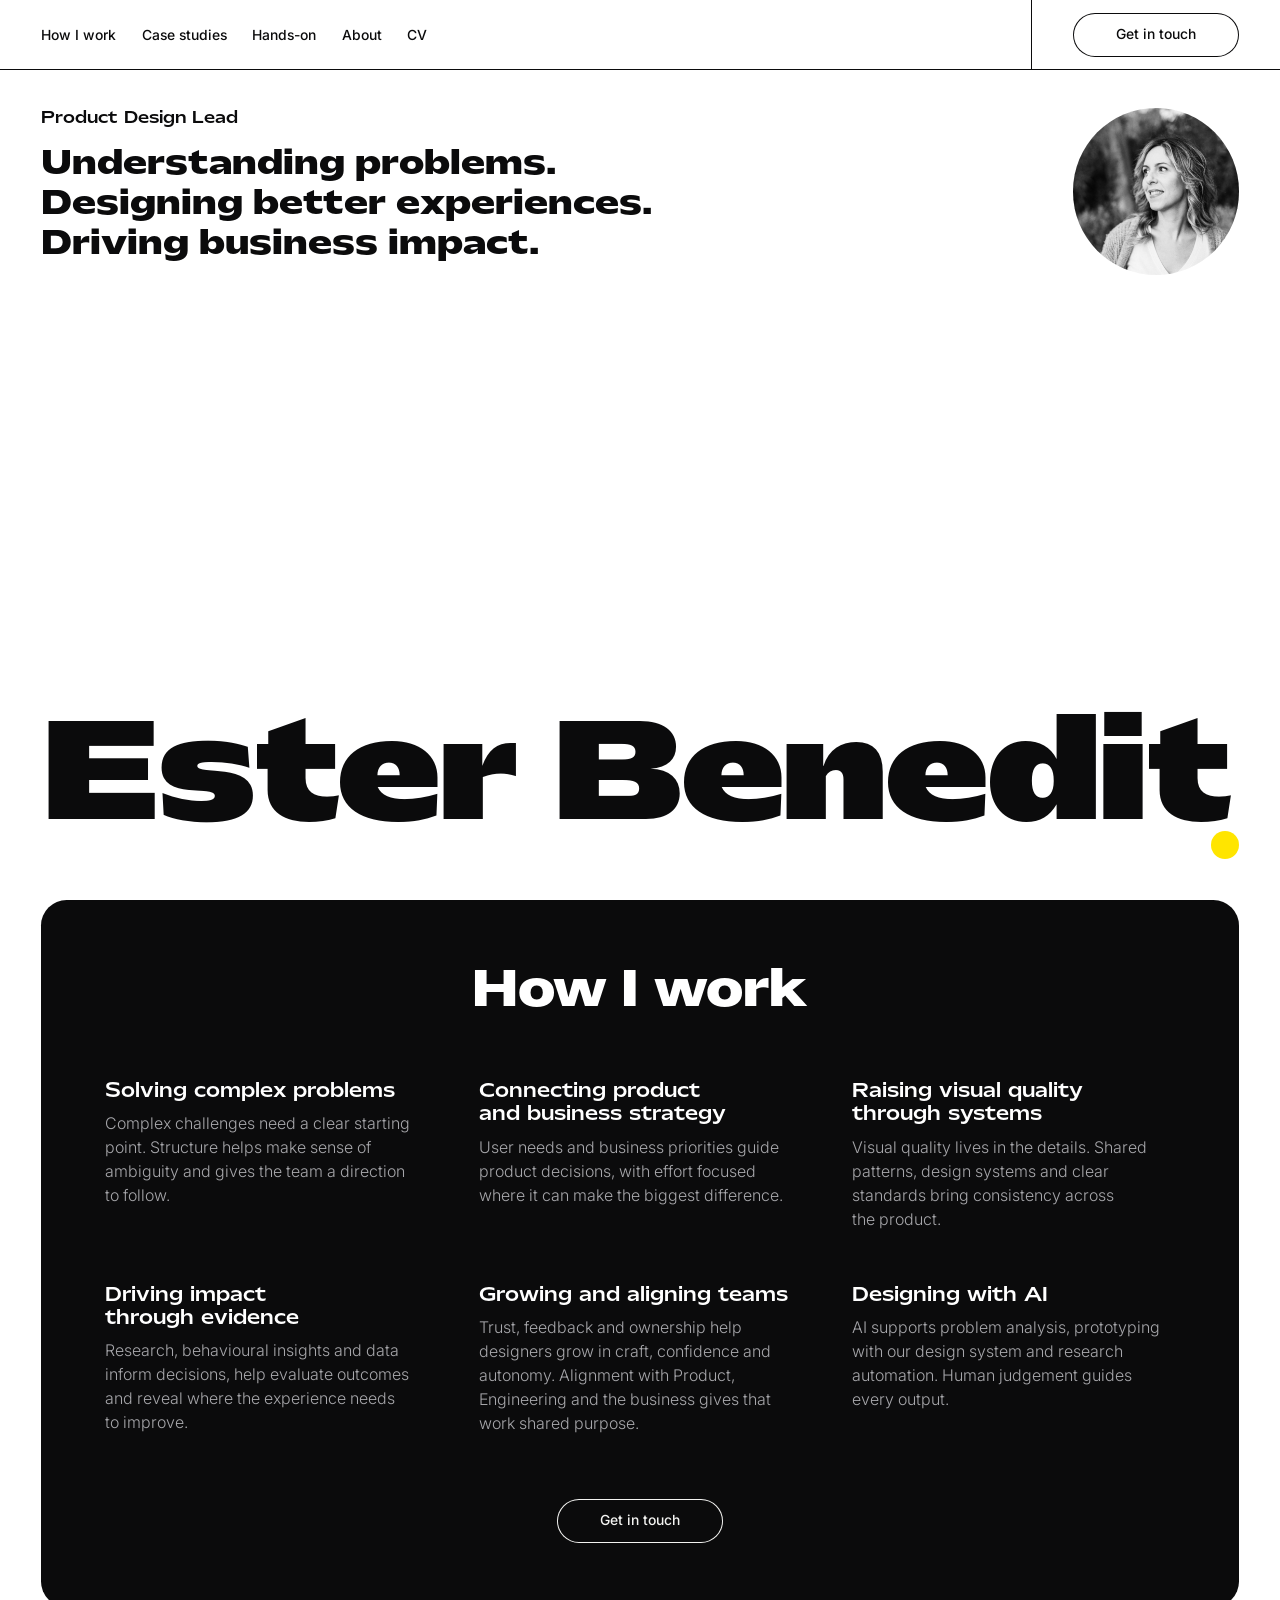
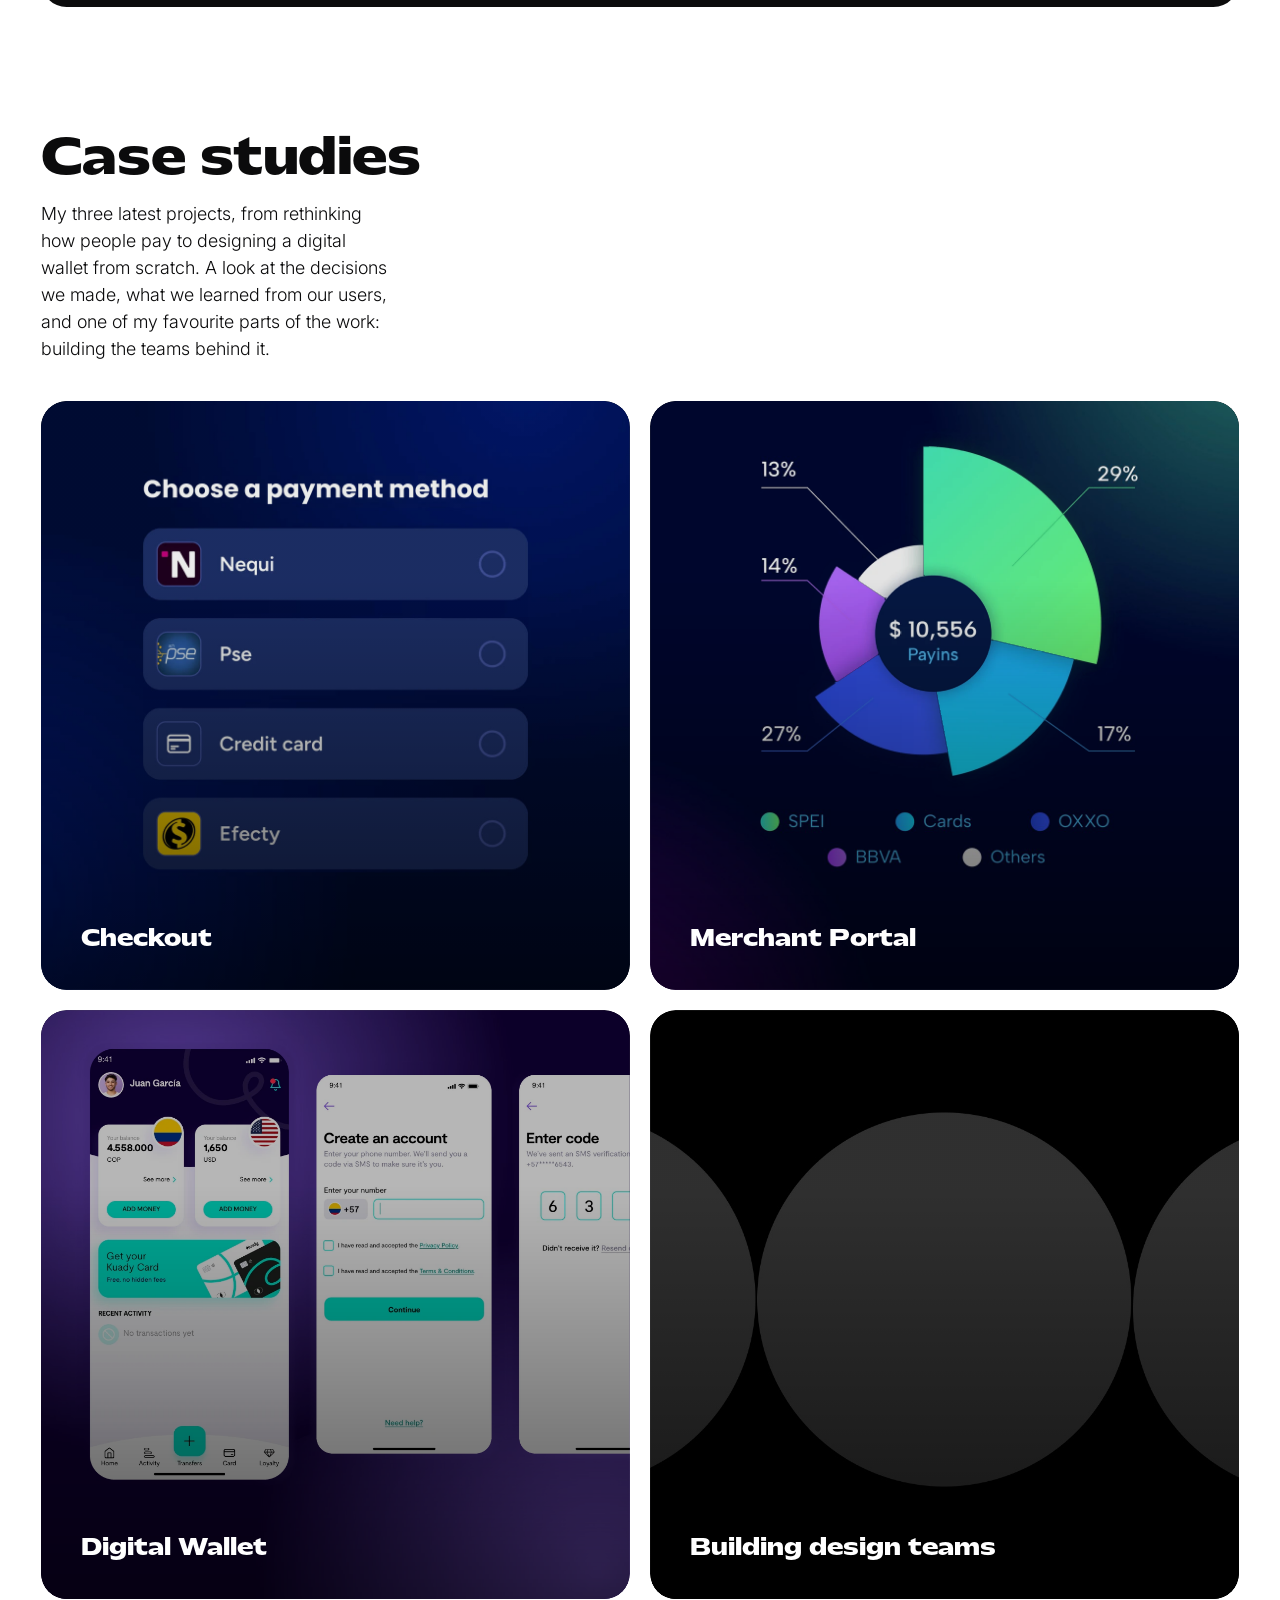
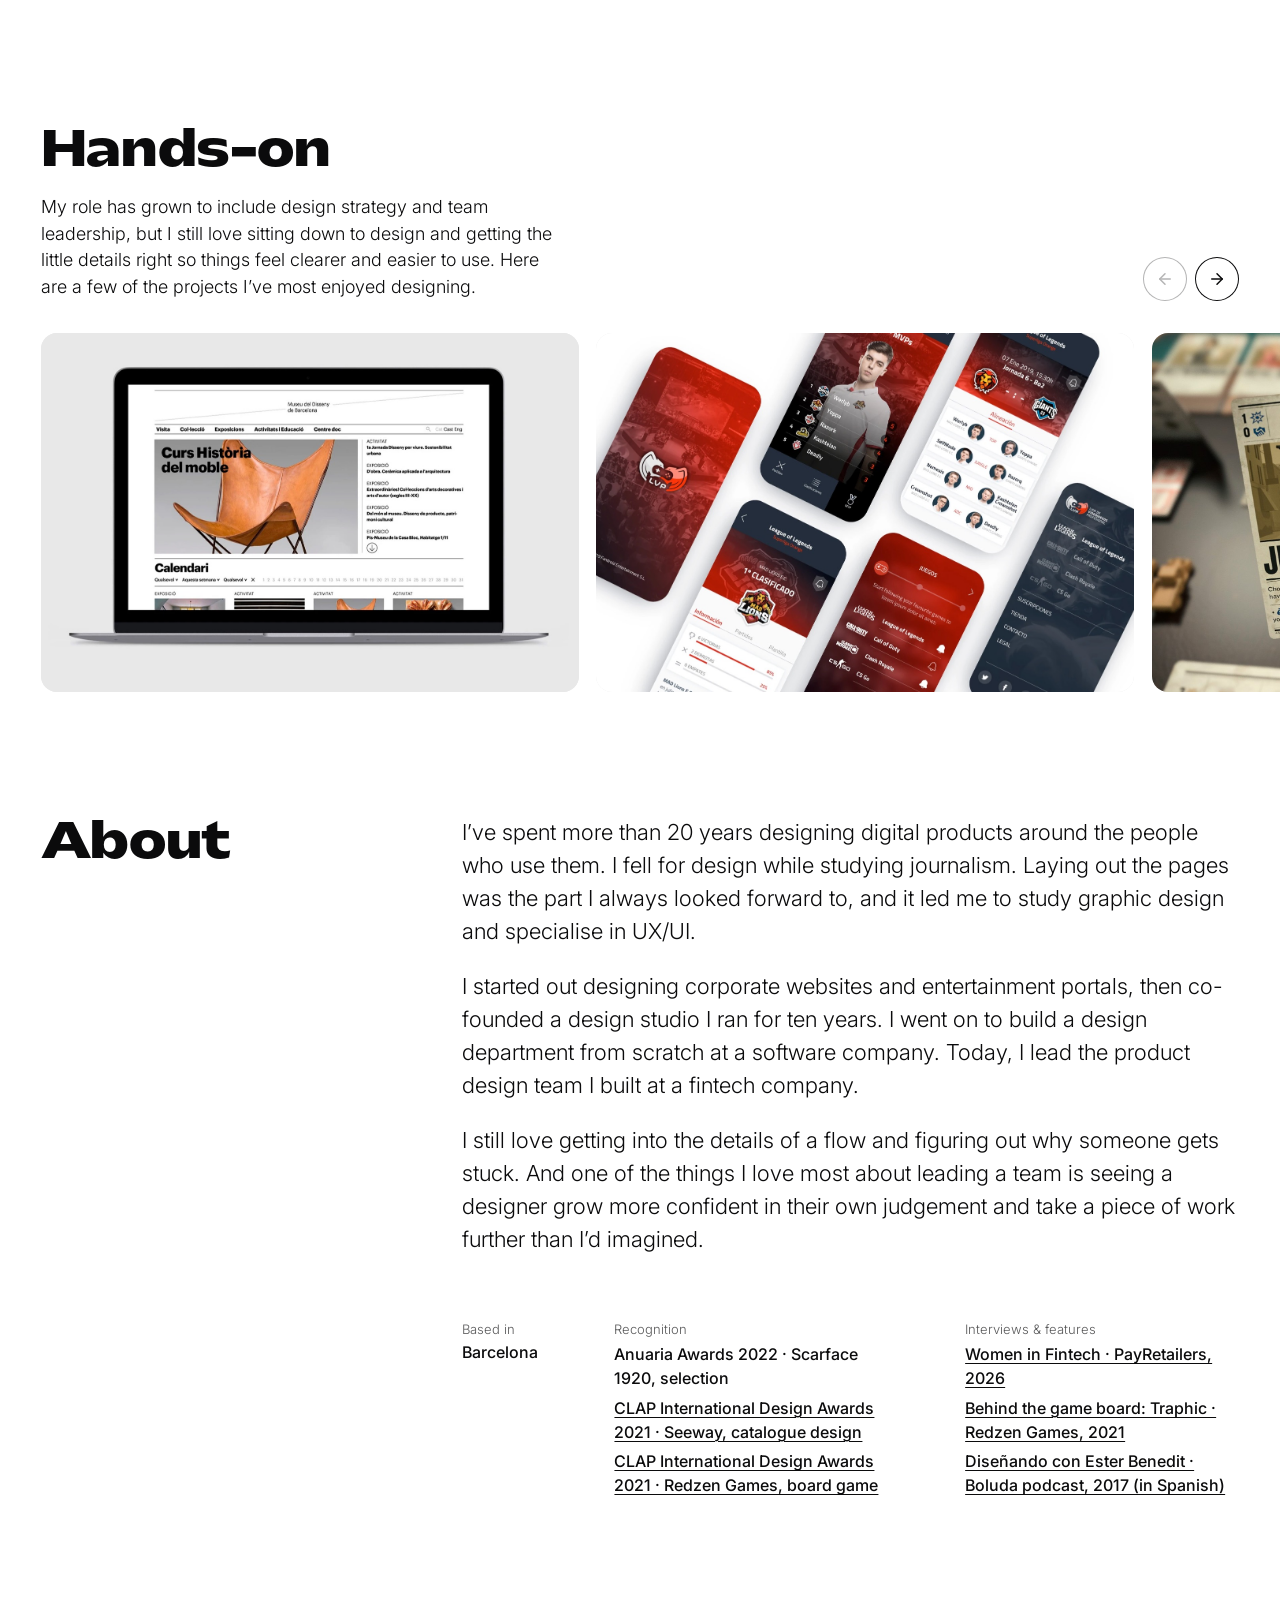
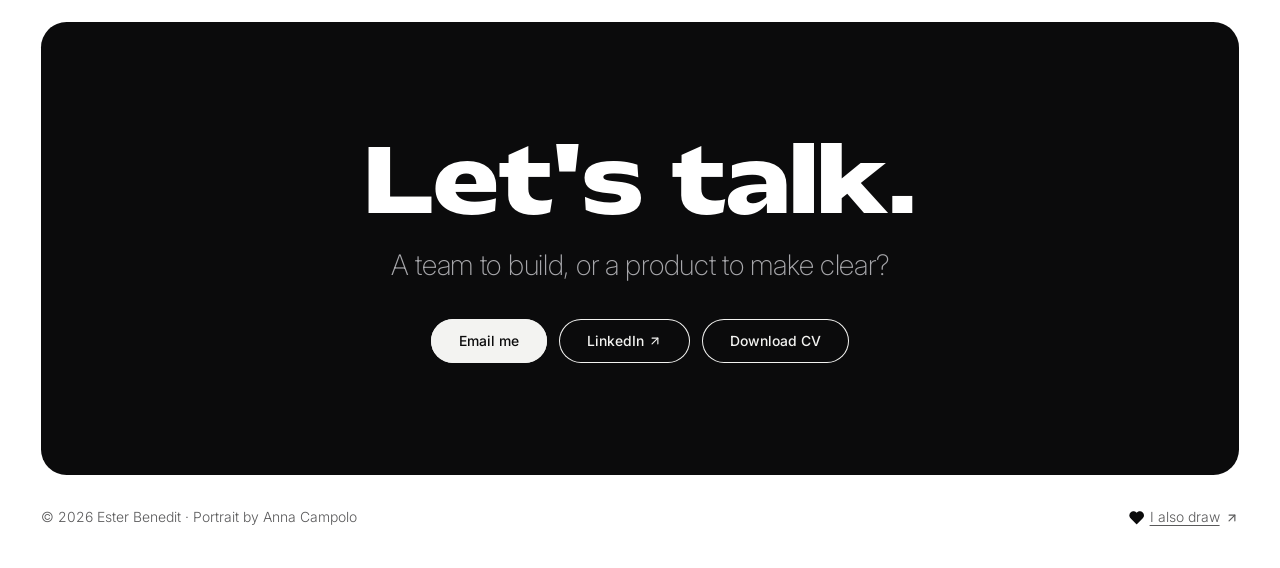
==== index.html @ 108eedb0 "Publish the Checkout case study (draft, noindex) and link it from the home card Co-Authored-By: Clau" ====
<!doctype html>
<html lang="en">
<head>
  <meta charset="utf-8">
  <meta name="viewport" content="width=device-width, initial-scale=1">
  <title>Ester Benedit, Product Design Leader</title>
  <meta name="description" content="Ester Benedit is a Product Design Leader in Barcelona. She brings clarity to complexity and helps teams design better products.">
  <meta name="google-site-verification" content="423t0sy6GClGH1cj5LgQV7GiqrnE4tSYQWxJbcePZJ4">
  <link rel="canonical" href="https://esterbenedit.com/">
  <meta property="og:type" content="website">
  <meta property="og:url" content="https://esterbenedit.com/">
  <meta property="og:title" content="Ester Benedit, Product Design Leader">
  <meta property="og:description" content="Ester Benedit is a Product Design Leader in Barcelona. She brings clarity to complexity and helps teams design better products.">
  <meta property="og:image" content="https://esterbenedit.com/img/og-image.jpg">
  <meta property="og:image:width" content="1200">
  <meta property="og:image:height" content="630">
  <meta property="og:image:alt" content="Ester Benedit, Product Design Leader, next to her portrait">
  <meta name="twitter:card" content="summary_large_image">
  <link rel="icon" type="image/png" sizes="32x32" href="icons/favicon-32.png?v=2">
  <link rel="icon" type="image/png" sizes="192x192" href="icons/icon-192.png?v=2">
  <link rel="apple-touch-icon" href="icons/apple-touch-icon.png?v=2">
  <link rel="preconnect" href="https://fonts.googleapis.com">
  <link rel="preconnect" href="https://fonts.gstatic.com" crossorigin>
  <link href="https://fonts.googleapis.com/css2?family=Inter:wght@200;300;400;500;600&display=swap" rel="stylesheet">
  <link rel="stylesheet" href="fonts-mattone.css?v=1">
  <link rel="stylesheet" href="styles.css?v=137">
  <script>
    document.documentElement.classList.add('js');
    // Preview of ground colours: the page opens in white; the corner circle steps through the others.
    window.GROUNDS = ['#ffffff', '#ffe500', '#7cf2c4', '#8ed2ff', '#c7b8ff', '#ff9ec4'];
    window.setGround = (c) => document.documentElement.style.setProperty('--bg', c);
  </script>
</head>
<body>

<header class="bar wrap">
  <a class="bar-name" href="#top" aria-hidden="true" tabindex="-1">Ester Benedit</a>
  <button class="menu-toggle" type="button" aria-expanded="false" aria-controls="menu" aria-label="Open menu">
    <svg class="i-open" aria-hidden="true" viewBox="0 0 24 24" fill="none" stroke="currentColor" stroke-width="2" stroke-linecap="round" stroke-linejoin="round"><line x1="3" y1="12" x2="21" y2="12"></line><line x1="3" y1="6" x2="21" y2="6"></line><line x1="3" y1="18" x2="21" y2="18"></line></svg>
    <svg class="i-close" aria-hidden="true" viewBox="0 0 24 24" fill="none" stroke="currentColor" stroke-width="2" stroke-linecap="round" stroke-linejoin="round"><line x1="18" y1="6" x2="6" y2="18"></line><line x1="6" y1="6" x2="18" y2="18"></line></svg>
  </button>
  <nav id="menu" aria-label="Main">
    <ul>
      <li><a href="#how-i-work">How I work</a></li>
      <li><a href="#case-studies">Case studies</a></li>
      <li><a href="#hands-on">Hands-on</a></li>
      <li><a href="#about">About</a></li>
      <li><a href="cv/ester-benedit-cv2026.pdf" target="_blank" rel="noopener">CV</a></li>
    </ul>
  </nav>
  <span class="divider" aria-hidden="true"></span>
  <a class="pill outline" href="mailto:ebenedit@gmail.com">Get in touch</a>
</header>

<section class="hero wrap" id="top" aria-labelledby="name">
  <div class="intro">
    <div class="intro-text">
      <p class="role">Product Design Lead</p>
      <p class="lead rotator"><span class="phrase is-on"><span class="ln"><span>Understanding problems.</span></span><span class="ln"><span>Designing better experiences.</span></span><span class="ln"><span>Driving business impact.</span></span></span><span class="phrase" aria-hidden="true"><span class="ln"><span>Setting design direction.</span></span><span class="ln"><span>Caring for every detail.</span></span><span class="ln"><span>Helping design teams grow.</span></span></span></p>
    </div>
    <figure class="avatar">
      <img src="img/ester-bw.jpg?v=2" width="640" height="640" alt="Ester Benedit, black and white portrait">
    </figure>
  </div>
  <h1 class="name" id="name"><span class="line">Ester</span> <span class="line">Benedit</span></h1>
</section>

<main>

  <section class="wrap" id="how-i-work" aria-labelledby="how-title">
    <div class="panel dark skills">
      <h2 id="how-title" data-reveal>How I work</h2>
      <ul>
        <li data-reveal><h3>Solving complex problems</h3><p>Complex challenges need a clear starting point. Structure helps make sense of ambiguity and gives the team a direction to follow.</p></li>
        <li data-reveal><h3>Connecting product and business strategy</h3><p>User needs and business priorities guide product decisions, with effort focused where it can make the biggest difference.</p></li>
        <li data-reveal><h3>Raising visual quality through systems</h3><p>Visual quality lives in the details. Shared patterns, design systems and clear standards bring consistency across the product.</p></li>
        <li data-reveal><h3>Driving impact through evidence</h3><p>Research, behavioural insights and data inform decisions, help evaluate outcomes and reveal where the experience needs to improve.</p></li>
        <li data-reveal><h3>Growing and aligning teams</h3><p>Trust, feedback and ownership help designers grow in craft, confidence and autonomy. Alignment with Product, Engineering and the business gives that work shared purpose.</p></li>
        <li data-reveal><h3>Designing with AI</h3><p>AI supports problem analysis, prototyping with our design system and research automation. Human judgement guides every output.</p></li>
      </ul>
      <a class="pill outline" href="mailto:ebenedit@gmail.com" data-reveal>Get in touch</a>
    </div>
  </section>

  <section class="wrap cases" id="case-studies" aria-labelledby="cases-title">
    <div class="cases-intro">
      <h2 id="cases-title" data-reveal>Case studies</h2>
      <p data-reveal>My three latest projects, from rethinking how people pay to designing a digital wallet from scratch. A look at the decisions we made, what we learned from our users, and one of my favourite parts of the work: building the teams behind it.</p>
    </div>

    <div class="case-grid">
      <a class="card dark overlay clear" href="checkout.html" data-reveal>
        <div class="shot bleed"><video src="img/checkout-cuadrado.mp4?v=6" poster="img/checkout-cuadrado-poster.jpg?v=4" width="1200" height="1200" autoplay muted loop playsinline preload="metadata" aria-label="Checkout animation: choosing a payment method and paying by card"></video></div>
        <div class="card-text">
          <h3>Checkout</h3>
          <div class="card-more"><div>
              <p class="card-head">Simplifying payments across Latin America</p>
              <p>Shaping a consistent payment experience across countries, payment methods, and partner integrations.</p>
              <span class="card-link"><span class="u">Read the case</span><svg class="arrow" aria-hidden="true" viewBox="0 0 24 24" fill="none" stroke="currentColor" stroke-width="2" stroke-linecap="round" stroke-linejoin="round"><line x1="5" y1="12" x2="19" y2="12"></line><polyline points="12 5 19 12 12 19"></polyline></svg></span>
          </div></div>
        </div>
      </a>

      <a class="card dark overlay clear" href="#merchant-portal" data-reveal>
        <div class="shot bleed"><div class="pie" role="img" aria-label="Payins chart: 10,556 dollars split by payment method, SPEI 29%, OXXO 27%, Cards 17%, BBVA 14% and others 13%"><img src="img/pie/bg.jpg?v=6" width="1200" height="1200" alt="" loading="lazy"><img class="w" src="img/pie/w0.webp?v=6" width="1200" height="1200" alt="" loading="lazy"><img class="w" src="img/pie/w1.webp?v=6" width="1200" height="1200" alt="" loading="lazy"><img class="w" src="img/pie/w2.webp?v=6" width="1200" height="1200" alt="" loading="lazy"><img class="w" src="img/pie/w3.webp?v=6" width="1200" height="1200" alt="" loading="lazy"><img class="w" src="img/pie/w4.webp?v=6" width="1200" height="1200" alt="" loading="lazy"><img class="pie-centre" src="img/pie/centre.webp?v=6" width="1200" height="1200" alt="" loading="lazy"><img class="pie-lines" src="img/pie/lines.webp?v=6" width="1200" height="1200" alt="" loading="lazy"></div></div>
        <div class="card-text">
          <h3>Merchant Portal</h3>
          <div class="card-more"><div>
              <p class="card-head">Making complex financial operations easier to navigate</p>
              <p>Guiding the design of a portal that helps merchants manage payments, balances, and daily operations.</p>
              <span class="card-link"><span class="u">Read the case</span><svg class="arrow" aria-hidden="true" viewBox="0 0 24 24" fill="none" stroke="currentColor" stroke-width="2" stroke-linecap="round" stroke-linejoin="round"><line x1="5" y1="12" x2="19" y2="12"></line><polyline points="12 5 19 12 12 19"></polyline></svg></span>
          </div></div>
        </div>
      </a>

      <a class="card dark overlay darker" href="#kuady" data-reveal>
        <div class="shot bleed"><div class="phones-in" role="img" aria-label="Kuady app screens: the home with balances in COP and USD, Create an account and Enter code"><img src="img/kuady/bg.jpg?v=1" width="1110" height="1110" alt="" loading="lazy"><img class="ph" src="img/kuady/p0.webp?v=1" width="1110" height="1110" alt="" loading="lazy"><img class="ph" src="img/kuady/p1.webp?v=1" width="1110" height="1110" alt="" loading="lazy"><img class="ph" src="img/kuady/p2.webp?v=1" width="1110" height="1110" alt="" loading="lazy"></div></div>
        <div class="card-text">
          <h3>Digital Wallet</h3>
          <div class="card-more"><div>
              <p class="card-head">Designing a wallet. Building a team.</p>
              <p>From designing the first screens to hiring and leading the design team.</p>
              <span class="card-link"><span class="u">Read the case</span><svg class="arrow" aria-hidden="true" viewBox="0 0 24 24" fill="none" stroke="currentColor" stroke-width="2" stroke-linecap="round" stroke-linejoin="round"><line x1="5" y1="12" x2="19" y2="12"></line><polyline points="12 5 19 12 12 19"></polyline></svg></span>
          </div></div>
        </div>
      </a>

      <a class="card dark overlay" href="#building-design-teams" data-reveal>
        <div class="shot bleed"><img src="img/teams-cover.jpg" width="1000" height="1000" alt="Three grey circles side by side on black" loading="lazy"></div>
        <div class="card-text">
          <h3>Building design teams</h3>
          <div class="card-more"><div>
              <p class="card-head">Wherever I've worked, I've built the design team. How I hire, grow people and earn design its place.</p>
              <span class="card-link"><span class="u">Read the case</span><svg class="arrow" aria-hidden="true" viewBox="0 0 24 24" fill="none" stroke="currentColor" stroke-width="2" stroke-linecap="round" stroke-linejoin="round"><line x1="5" y1="12" x2="19" y2="12"></line><polyline points="12 5 19 12 12 19"></polyline></svg></span>
          </div></div>
        </div>
      </a>
    </div>
  </section>

  <section class="hands" id="hands-on" aria-labelledby="hands-title">
    <div class="wrap hands-head">
      <div>
        <h2 id="hands-title" data-reveal>Hands-on</h2>
        <p data-reveal>My role has grown to include design strategy and team leadership, but I still love sitting down to design and getting the little details right so things feel clearer and easier to use. Here are a few of the projects I’ve most enjoyed designing.</p>
      </div>
      <div class="ho-arrows" data-ui>
        <button type="button" data-dir="-1" aria-label="Previous project"><svg aria-hidden="true" viewBox="0 0 24 24" fill="none" stroke="currentColor" stroke-width="2" stroke-linecap="round" stroke-linejoin="round"><line x1="19" y1="12" x2="5" y2="12"></line><polyline points="12 19 5 12 12 5"></polyline></svg></button>
        <button type="button" data-dir="1" aria-label="Next project"><svg aria-hidden="true" viewBox="0 0 24 24" fill="none" stroke="currentColor" stroke-width="2" stroke-linecap="round" stroke-linejoin="round"><line x1="5" y1="12" x2="19" y2="12"></line><polyline points="12 5 19 12 12 19"></polyline></svg></button>
      </div>
    </div>
    <div class="ho-track" tabindex="0" aria-label="Hands-on projects, scroll sideways">
      <a class="ho-slide" href="#hands-on-museu-del-disseny">
        <img src="img/ho-museu.jpg" width="1600" height="909" alt="Museu del Disseny de Barcelona website on a laptop: the furniture history course and the events calendar" loading="lazy">
        <span class="ho-caption"><b>Museu del Disseny</b> Website</span>
      </a>
      <a class="ho-slide" href="#hands-on-lvp">
        <img src="img/ho-lvp.jpg" width="1600" height="909" alt="Screens of the LVP esports league app: teams, MVPs, line-ups and game menu" loading="lazy">
        <span class="ho-caption"><b>LVP</b> Esports app</span>
      </a>
      <a class="ho-slide" href="#hands-on-scarface-1920">
        <img src="img/ho-scarface.jpg" width="1600" height="1067" alt="Scarface 1920 board game: Jewel Thief, Boxer and Moonshiner character cards over the board and Al Capone's gang sheet" loading="lazy">
        <span class="ho-caption"><b>Scarface 1920</b> Board game</span>
      </a>
      <a class="ho-slide" href="#hands-on-right-side-coffee">
        <img src="img/ho-rightside.jpg?v=2" width="1600" height="1000" alt="Right Side Coffee bags with a concentric line pattern and hand-drawn illustrations" loading="lazy">
        <span class="ho-caption"><b>Right Side Coffee</b> Packaging</span>
      </a>
      <a class="ho-slide" href="#hands-on-bodegueo">
        <img src="img/ho-bodegueo.jpg?v=2" width="1600" height="1000" alt="Bodegueo brand character riding a scooter" loading="lazy">
        <span class="ho-caption"><b>Bodegueo</b> Brand identity</span>
      </a>
    </div>
  </section>

  <section class="wrap about" id="about" aria-labelledby="about-title">
    <h2 id="about-title" data-reveal>About</h2>
    <div class="about-body">
      <div class="about-text" data-reveal>
        <p>I’ve spent more than 20 years designing digital products around the people who use them. I fell for design while studying journalism. Laying out the pages was the part I always looked forward to, and it led me to study graphic design and specialise in UX/UI.</p>
        <p>I started out designing corporate websites and entertainment portals, then co-founded a design studio I ran for ten years. I went on to build a design department from scratch at a software company. Today, I lead the product design team I built at a fintech company.</p>
        <p>I still love getting into the details of a flow and figuring out why someone gets stuck. And one of the things I love most about leading a team is seeing a designer grow more confident in their own judgement and take a piece of work further than I’d imagined.</p>
      </div>
      <dl data-reveal>
        <div><dt>Based in</dt><dd>Barcelona</dd></div>
        <div class="recognition"><dt>Recognition</dt><dd><ul>
          <li>Anuaria Awards 2022 · Scarface 1920, selection</li>
          <li><a href="https://www.veredictas.com/show/marc@wetraphic.com/en" target="_blank" rel="noopener noreferrer">CLAP International Design Awards 2021 · Seeway, catalogue design</a></li>
          <li><a href="https://www.veredictas.com/index.php?md=treballs&amp;accio=fitxa&amp;id=15236&amp;lg=esp" target="_blank" rel="noopener noreferrer">CLAP International Design Awards 2021 · Redzen Games, board game</a></li>
        </ul></dd></div>
        <div class="recognition"><dt>Interviews &amp; features</dt><dd><ul>
          <li><a href="https://www.linkedin.com/posts/women-in-fintech-ester-benedit-ugcPost-7495083680248406016-mzb7/" target="_blank" rel="noopener noreferrer">Women in Fintech · PayRetailers, 2026</a></li>
          <li><a href="https://redzengames.com/2021/01/08/behind-the-game-board-traphic-graphic-designers/" target="_blank" rel="noopener noreferrer">Behind the game board: Traphic · Redzen Games, 2021</a></li>
          <li><a href="https://boluda.com/programa/87-disenando-ester-benedit/" target="_blank" rel="noopener noreferrer" hreflang="es">Diseñando con Ester Benedit · Boluda podcast, 2017 (in Spanish)</a></li>
        </ul></dd></div>
      </dl>
    </div>
  </section>

  <section class="wrap" id="contact" aria-labelledby="contact-title">
    <div class="panel dark contact">
      <h2 id="contact-title" data-reveal>Let's talk.</h2>
      <p class="lead" data-reveal>A team to build, or a product to make clear?</p>
      <div class="contact-actions" data-reveal>
        <a class="pill light" href="mailto:ebenedit@gmail.com" data-copy="ebenedit@gmail.com"><span>Email me</span></a>
        <span class="visually-hidden" aria-live="polite" id="copy-status"></span>
        <a class="pill outline" href="https://www.linkedin.com/in/esterbenedit/" target="_blank" rel="noopener noreferrer">LinkedIn<svg class="ext" aria-hidden="true" viewBox="0 0 24 24" fill="none" stroke="currentColor" stroke-width="2" stroke-linecap="round" stroke-linejoin="round"><line x1="7" y1="17" x2="17" y2="7"></line><polyline points="7 7 17 7 17 17"></polyline></svg></a>
        <a class="pill outline" id="cv" href="cv/ester-benedit-cv2026.pdf" download>Download CV</a>
      </div>
    </div>
  </section>

</main>

<footer class="wrap foot">
  <span>© 2026 Ester Benedit · Portrait by Anna Campolo</span>
  <a class="draw" href="https://www.instagram.com/esterbenedit/" target="_blank" rel="noopener noreferrer"><svg class="heart" aria-hidden="true" viewBox="0 0 24 24" fill="none" stroke="currentColor" stroke-width="2" stroke-linecap="round" stroke-linejoin="round"><path d="M20.84 4.61a5.5 5.5 0 0 0-7.78 0L12 5.67l-1.06-1.06a5.5 5.5 0 0 0-7.78 7.78l1.06 1.06L12 21.23l7.78-7.78 1.06-1.06a5.5 5.5 0 0 0 0-7.78z"></path></svg><span class="u">I also draw</span><svg class="ext" aria-hidden="true" viewBox="0 0 24 24" fill="none" stroke="currentColor" stroke-width="2" stroke-linecap="round" stroke-linejoin="round"><line x1="7" y1="17" x2="17" y2="7"></line><polyline points="7 7 17 7 17 17"></polyline></svg></a>
</footer>

<!-- Preview control: shows the next ground colour; click to switch to it -->
<button class="next-ground" type="button" data-ui aria-label="Change the page colour"><span class="coin" aria-hidden="true"></span></button>
<script src="main.js?v=24"></script>
</body>
</html>
---- fonts-mattone.css ----
/* Mattone (Regular 400, Bold 700, Black 900) by Collletttivo, SIL Open Font License 1.1, embedded for offline/artifact viewing. */
@font-face{font-family:'Mattone';src:url([data-uri]) format('woff2');font-weight:400;font-style:normal;font-display:swap;}
@font-face{font-family:'Mattone';src:url([data-uri]) format('woff2');font-weight:700;font-style:normal;font-display:swap;}
@font-face{font-family:'Mattone';src:url([data-uri]) format('woff2');font-weight:900;font-style:normal;font-display:swap;}
---- styles.css ----
/* Ester Benedit — home proposal 06, built from Ester's own drafts.
   Black & white, Mattone (display) + Inter (text), rounded panels, case-study carousel. */

:root {
  --ease-out: cubic-bezier(0.22, 1, 0.36, 1);
  --ease-expo: cubic-bezier(0.16, 1, 0.3, 1);
  --bg: #ffffff;
  --surface: color-mix(in srgb, var(--bg) 92.5%, #000); /* #ececec on white; follows the ground colour */
  --ink: #0b0b0c;
  --muted: color-mix(in srgb, var(--ink) 68%, var(--bg));
  --inv-bg: #0b0b0c;
  --inv-ink: #f3f3f1;
  --inv-muted: #a7a7ab;

  --font-display: "Mattone", "Arial Black", "Helvetica Neue", Arial, sans-serif;
  --display-weight: 700; /* Mattone comes in 400, 700 and 900 */
  --font-text: "Inter", "Helvetica Neue", Arial, sans-serif;

  --step-small: clamp(0.8125rem, 0.79rem + 0.1vw, 0.875rem);
  --step-body: clamp(1rem, 0.96rem + 0.2vw, 1.125rem);
  --step-lead: clamp(1.25rem, 1.05rem + 0.9vw, 1.875rem);
  --step-h3: clamp(1.125rem, 1.02rem + 0.45vw, 1.375rem);
  --step-head: clamp(1.75rem, 1.2rem + 2.2vw, 3.25rem);
  --step-big: clamp(2.5rem, 1.5rem + 5vw, 6rem);

  --margin: clamp(1rem, 3.2vw, 2.75rem);
  --avatar: clamp(7rem, 13vw, 12rem);
  --radius: clamp(1.25rem, 2vw, 2rem);
  --section-gap: clamp(5rem, 3rem + 6vw, 8rem);
}

* { box-sizing: border-box; }
html { color-scheme: light; -webkit-text-size-adjust: 100%; scroll-behavior: smooth; scroll-padding-top: 5rem; }
@media (prefers-reduced-motion: reduce) { html { scroll-behavior: auto; } }
body {
  margin: 0;
  background: var(--bg);
  color: var(--ink);
  font-family: var(--font-text);
  font-size: var(--step-body);
  font-weight: 300; /* Inter Light for running text; titles, labels and buttons set their own weight */
  line-height: 1.5;
}
img { display: block; max-width: 100%; height: auto; }
a { color: inherit; text-underline-offset: 0.18em; }
p { margin: 0; text-wrap: pretty; }
h1, h2, h3 { margin: 0; text-wrap: balance; }
ul { margin: 0; padding: 0; list-style: none; }
figure { margin: 0; }
::selection { background: var(--ink); color: var(--bg); }
:focus-visible { outline: 2px solid var(--ink); outline-offset: 3px; }
.dark :focus-visible { outline-color: var(--inv-ink); }

.wrap { padding-inline: var(--margin); }
.visually-hidden { position: absolute; width: 1px; height: 1px; overflow: hidden; clip: rect(0 0 0 0); white-space: nowrap; }
h2 { font-family: var(--font-display); font-weight: var(--display-weight); font-size: var(--step-head); line-height: 1.05; letter-spacing: -0.01em; }
h3 { font-family: var(--font-text); font-weight: 600; font-size: var(--step-h3); line-height: 1.2; }
.lead { font-size: var(--step-lead); line-height: 1.3; font-weight: 300; letter-spacing: -0.01em; }

/* Pill buttons: filled, never outlined */
.pill {
  display: inline-flex; align-items: center; justify-content: center;
  min-height: 44px; padding: 0.55rem 1.25rem; border-radius: 999px;
  background: var(--ink); color: var(--bg);
  font-weight: 500; font-size: var(--step-small); text-decoration: none; white-space: nowrap;
  transition: transform 180ms var(--ease-out), background-color 180ms var(--ease-out);
}
.pill:hover { transform: translateY(-2px); }
.pill:active { transform: translateY(0) scale(0.97); }
.pill.light { background: var(--inv-ink); color: var(--ink); }
.pill.ghost { background: #2a2a2d; color: var(--inv-ink); }
.pill.ghost:hover { background: #3a3a3e; }
/* Outlined: the two Get in touch buttons. Fills on hover. */
.pill.outline { padding-inline: 1.75rem; background: transparent; color: currentColor; box-shadow: inset 0 0 0 1px currentColor; transition: transform 180ms var(--ease-out), background-color 180ms var(--ease-out), color 180ms var(--ease-out); }
.pill.outline:hover { background: var(--ink); color: var(--bg); box-shadow: inset 0 0 0 1px var(--ink); }
.dark .pill.outline:hover { background: var(--inv-ink); color: var(--ink); box-shadow: inset 0 0 0 1px var(--inv-ink); }
/* Both Get in touch buttons match the portrait's width */
@media (min-width: 761px) { .bar .pill.outline, .skills .pill.outline { width: var(--avatar); padding-inline: 0; } }

/* Top bar */
.bar {
  --bar-gap: 1.5rem;
  --bar-pad: 0px;
  min-height: 70px; /* Ester: the menu bar is 70px tall */
  display: flex; align-items: center; gap: var(--bar-gap);
  padding-block: var(--bar-pad);
}
.bar { position: sticky; top: 0; z-index: 10; background: var(--bg); border-bottom: 1px solid var(--ink); } /* line under the menu: Ester's request */
/* The name leaves the hero and lands in the bar */
.bar-name {
  font-family: var(--font-display); font-weight: var(--display-weight); font-size: 1.25rem;
  text-decoration: none; white-space: nowrap; overflow: hidden;
  max-width: 0; margin-right: calc(-1 * var(--bar-gap)); opacity: 0; transform: translateY(120%);
  transition: max-width 500ms var(--ease-expo), margin 500ms var(--ease-expo), opacity 300ms var(--ease-out), transform 500ms var(--ease-expo);
}
.bar.is-stuck .bar-name { max-width: 14rem; margin-right: 0.5rem; opacity: 1; transform: none; }
/* Vertical line before Get in touch, running the bar's full height */
.bar .divider { align-self: stretch; width: 1px; flex: none; background: var(--ink); margin: calc(-1 * var(--bar-pad)) calc(var(--margin) - var(--bar-gap)) calc(-1 * var(--bar-pad)) auto; /* button sits centred between the line and the page edge */ }
.bar nav ul { display: flex; gap: clamp(1rem, 2vw, 2rem); }
.bar nav a { text-decoration: none; font-weight: 500; font-size: var(--step-small); padding-block: 0.75rem; }
.bar nav a:hover { text-decoration: underline; }
.menu-toggle { display: none; }

/* Hero: first screen */
.hero {
  min-height: calc(100svh - 70px);
  display: flex; flex-direction: column; justify-content: space-between; gap: 3rem;
  padding-bottom: calc(clamp(1.5rem, 3vw, 2.75rem) + clamp(1rem, 2vw, 2rem));
  /* Parallax: the name drifts down slower than the page and passes behind How I work,
     which sits above it, so the panel's rounded corners show the name going under them
     (as on redzengames.com, Ester's reference). */
  position: relative; z-index: 0;
}
#how-i-work { position: relative; z-index: 1; }
.name { will-change: transform; }
.intro { display: flex; justify-content: space-between; align-items: flex-start; gap: 2rem; padding-top: clamp(1rem, 3vw, 2.5rem); }
.intro-text { max-width: 40rem; display: grid; gap: 0.6rem; }
.intro-text .lead { font-size: clamp(1.125rem, 1rem + 0.45vw, 1.4375rem); font-weight: 300; line-height: 1.4; letter-spacing: 0; text-wrap: balance; }

/* Hero subtitle: two phrases share one cell and take turns; main.js sizes the cell to the showing one
   and splits the lines into letters. The new phrase types itself in from left to right; the old one
   sweeps out the same way, faster. */
.rotator { display: grid; align-items: start; transition: height 700ms var(--ease-out); }
.rotator .phrase { grid-area: 1 / 1; }
.rotator:not(.is-split) .phrase + .phrase { display: none; }  /* both phrases share the cell: only one until main.js has split them, or they flash on top of each other */
.js .rotator:not(.is-split) { visibility: hidden; animation: show-late 0s 3s forwards; }  /* hidden until it types in; shown anyway if main.js never runs */
@keyframes show-late { to { visibility: visible; } }
.rotator .ln { display: block; }
.rotator .wd { display: inline-block; white-space: nowrap; }
.rotator .ch { opacity: 0; }
.rotator .is-on .ch { opacity: 1; transition: opacity 220ms ease-out calc(450ms + var(--c) * 32ms); }
.rotator .is-off .ch { opacity: 0; transition: opacity 200ms ease-in calc(var(--c) * 4ms); }
@media (prefers-reduced-motion: reduce) {
  .rotator { transition: none; }
  .rotator .is-on .ch { transition: opacity 600ms ease 300ms; }
  .rotator .is-off .ch { transition: opacity 300ms ease; }
}
.role { font-family: var(--font-display); font-weight: var(--display-weight); font-size: clamp(1.5rem, 1.2rem + 1.3vw, 2.375rem); line-height: 1.15; }
.avatar { flex: none; width: var(--avatar); aspect-ratio: 1; border-radius: 50%; overflow: hidden; background: var(--surface); }
.avatar img { width: 100%; height: 100%; object-fit: cover; }
/* On a coloured ground the photo takes the colour (multiplied); on white it stays black and white */
.avatar { background: var(--bg); }
.avatar img { mix-blend-mode: multiply; filter: grayscale(1); }
.name {
  font-family: var(--font-display); font-weight: var(--display-weight);
  font-size: clamp(2.6rem, 9.5vw, 12rem); line-height: 1; letter-spacing: -0.02em;
  white-space: nowrap;
}
.line { display: inline-block; }

/* Panels */
.panel { border-radius: var(--radius); padding: clamp(1.75rem, 5vw, 4.5rem); }
.panel.dark { background: var(--inv-bg); color: var(--inv-ink); }
.panel.dark :is(h2, h3), .card.dark .card-text h3 { color: var(--bg); transition: color 400ms var(--ease-out); }  /* titles on black take the chosen ground colour (white stays white) */
.panel.grey { background: var(--surface); }

main > section { margin-top: var(--section-gap); }
main > section:first-child { margin-top: 0; }

/* How I work */
.skills { display: grid; justify-items: center; gap: clamp(2.5rem, 5vw, 4rem); }
.skills h2 { text-align: center; }
.skills ul { width: 100%; display: grid; grid-template-columns: repeat(3, minmax(0, 1fr)); gap: clamp(2rem, 4vw, 3.5rem) clamp(1.5rem, 4vw, 4rem); }
.skills li { display: grid; gap: 0.6rem; align-content: start; }
.skills li p { color: var(--inv-muted); font-size: clamp(0.9375rem, 0.9rem + 0.15vw, 1rem); font-weight: 300; }

/* Mattone Regular, the lighter cut, for the summary under the role and the How I work titles */
.intro-text .lead, .skills h3 { font-family: var(--font-display); font-weight: 400; letter-spacing: 0; }
.skills h3 { font-size: clamp(1rem, 0.94rem + 0.3vw, 1.1875rem); line-height: 1.25; }
/* Mattone Black for the big name */
.name { font-weight: 900; }

/* Case studies: four thumbnails, seen at a glance */
.cases { display: grid; grid-template-columns: minmax(0, 1fr) minmax(0, 2.6fr); gap: clamp(1.5rem, 3vw, 3rem); align-items: start; }
.cases-intro { display: grid; gap: 1.25rem; }
.cases-intro p { color: var(--ink); max-width: 22rem; }
.case-grid { display: grid; grid-template-columns: repeat(2, minmax(0, 1fr)); gap: clamp(1rem, 1.6vw, 1.5rem); }
.card {
  border-radius: var(--radius); overflow: hidden; text-decoration: none;
  display: grid; grid-template-rows: minmax(0, 1fr) auto; min-width: 0;
  aspect-ratio: 1; /* true squares, so whole pictures fit */
}
.card { clip-path: inset(0 round var(--radius)); -webkit-tap-highlight-color: transparent; } /* phones: keep the scrim inside the rounded corners while it fades, and no square tap flash */
.card.article { grid-template-rows: 1fr; align-items: end; }
.card.dark { background: var(--inv-bg); color: var(--inv-ink); }
.card.grey { background: var(--surface); }
.card-text { display: grid; gap: 0.75rem; align-content: start; padding: clamp(1.125rem, 2vw, 1.75rem); max-width: 40rem; }
.card-text h3 { font-family: var(--font-display); font-weight: var(--display-weight); font-size: var(--step-h3); line-height: 1.1; }
.card-text p:not(.meta) { font-size: var(--step-small); font-weight: 300; }
.card-text .meta { font-weight: 300; }
.meta { font-size: var(--step-small); color: var(--muted); margin-top: auto; }
.card-link { display: inline-flex; justify-self: start; align-items: center; gap: 0.35em; font-size: var(--step-small); font-weight: 500; margin-top: 0.25rem; }
.card-link .u { text-decoration: underline; text-underline-offset: 0.2em; }
.card-link .arrow { width: 1.15em; height: 1.15em; flex: none; transition: transform 240ms var(--ease-out); }
.card:hover .card-link .arrow { transform: translateX(3px); }
.dark .meta, .dark .card-text p:not(.meta) { color: var(--inv-muted); }
.card-text p:not(.meta) { color: var(--muted); }

.shot { min-height: 0; overflow: hidden; display: grid; place-items: center; padding: clamp(1rem, 2.4vw, 2rem) clamp(1rem, 2.4vw, 2rem) 0; }
.shot > img { transition: transform 900ms var(--ease-expo); }
.card:hover .shot > img { transform: scale(1.03); }
.shot:not(.phones):not(.numerals) img { width: 100%; height: 100%; object-fit: contain; object-position: center bottom; }
/* Image fills the whole card; text sits on a translucent black layer */
.card.overlay { position: relative; grid-template-rows: 1fr; align-items: end; isolation: isolate; }
.card.overlay .shot { position: absolute; inset: 0; z-index: -1; aspect-ratio: auto; padding: 0; }
.card.overlay .shot img, .card.overlay .shot video { display: block; width: 100%; height: 100%; object-fit: cover; border-radius: 0; }
/* Checkout video sits on Ester's blue background, placed as in her mockup */
.card.overlay .shot.framed { container-type: inline-size; background: #3450e6 url("img/checkout-fondo.jpg") center / cover no-repeat; }
.card.overlay .shot.framed video { position: absolute; left: 4.3%; top: 14.5%; width: 91.4%; height: auto; aspect-ratio: 1440 / 968; object-fit: cover; border-radius: 2cqi; } /* corner radius in proportion, as in the Merchant Portal cover */
.card.overlay .shot::after { content: ""; position: absolute; inset: 0; background: linear-gradient(to bottom, rgb(0 0 0 / 0.4), rgb(0 0 0 / 0.8)); opacity: 0.72; transition: opacity 400ms var(--ease-out); } /* scrim for legibility, Ester's request: lighter at rest, full when the text opens */
.card.overlay:focus-visible .shot::after { opacity: 1; }
@media (hover: hover) { .card.overlay:hover .shot::after { opacity: 1; } } /* phones keep :hover after a tap, so hover only where there's a mouse */
.card.overlay.is-open .shot::after { opacity: 1; }  /* touch: first tap opens the card */
/* Checkout: light screens need a darker layer for the text to read */
.card.overlay.deep .shot::after { background: linear-gradient(to bottom, rgb(0 0 0 / 0.55), rgb(0 0 0 / 0.9)); }
.card.overlay.clear .shot::after { background: linear-gradient(to bottom, rgb(0 0 0 / 0.1), rgb(0 0 0 / 0.1) 30%, rgb(0 0 0 / 0.88)); } /* Checkout: the animation already sits on dark blue, so a much lighter scrim, darker only behind the text */
@media (min-width: 761px) { .case-grid .card.overlay .shot::after { background: linear-gradient(to bottom, rgb(0 0 0 / 0.1), rgb(0 0 0 / 0.1) 30%, rgb(0 0 0 / 0.88)); } } /* desktop: every case card gets Checkout's lighter scrim */
.case-grid .card.overlay.darker .shot::after { background: linear-gradient(to bottom, rgb(0 0 0 / 0.4), rgb(0 0 0 / 0.4) 30%, rgb(0 0 0 / 0.92)); } /* Kuady: its bright screens need a bit more scrim, Ester's request */
/* Merchant Portal: the chart's wedges spin in, one after another, around the chart's apex */
.pie { position: absolute; inset: 0; transition: transform 900ms var(--ease-expo); }
.card:hover .shot > .pie { transform: scale(1.03); }
.card.overlay .shot .pie img { position: absolute; inset: 0; }
.pie .w { transform-origin: 46.41% 38.34%; }
.pie.armed .w { opacity: 0; }
.pie.play .w { animation: wedge-in 1300ms cubic-bezier(0.16, 1, 0.3, 1) both; }
.pie.play .w:nth-child(3) { animation-delay: 110ms; }
.pie.play .w:nth-child(4) { animation-delay: 220ms; }
.pie.play .w:nth-child(5) { animation-delay: 330ms; }
.pie.play .w:nth-child(6) { animation-delay: 440ms; }
.pie .pie-centre { transform-origin: 48.07% 39.45%; }
.pie.play .pie-centre { animation: centre-in 900ms cubic-bezier(0.16, 1, 0.3, 1) both; }
.pie.armed .pie-lines { opacity: 0; }
.pie.play .pie-lines { animation: lines-in 600ms ease-out 1250ms both; }  /* leader lines once the wedges have landed */
@keyframes wedge-in { from { opacity: 0; transform: rotate(-120deg) scale(0.35); } 40% { opacity: 1; } to { opacity: 1; transform: none; } }
@keyframes lines-in { from { opacity: 0; } to { opacity: 1; } }
@keyframes centre-in { from { transform: scale(0.8); } to { transform: none; } }
/* Kuady: the three phones rise in one after another, once */
.phones-in { position: absolute; inset: 0; transition: transform 900ms var(--ease-expo); }
.card:hover .shot > .phones-in { transform: scale(1.03); }
.card.overlay .shot .phones-in img { position: absolute; inset: 0; }
.phones-in.armed .ph { opacity: 0; }
.phones-in.play .ph { animation: phone-in 1100ms cubic-bezier(0.16, 1, 0.3, 1) both; }
.phones-in.play .ph:nth-child(3) { animation-delay: 140ms; }
.phones-in.play .ph:nth-child(4) { animation-delay: 280ms; }
@keyframes phone-in { from { opacity: 0; transform: translateY(14%); } 50% { opacity: 1; } to { opacity: 1; transform: none; } }
.card.overlay .card-text p:not(.meta), .card.overlay .meta { color: rgb(243 243 241 / 0.82); }
/* The line under each card title keeps the title's colour */
.card .card-text p.card-head:not(.meta) { font-size: var(--step-small); font-weight: 400; color: inherit; line-height: 1.3; }
/* Case cards show title and subtitle; the rest opens on hover or keyboard focus, and always on touch screens */
.card-more { display: grid; grid-template-rows: 0fr; opacity: 0; transition: grid-template-rows 400ms var(--ease-out), opacity 300ms var(--ease-out); }
.card-more > div { min-height: 0; overflow: hidden; display: grid; gap: 0.75rem; }
.case-grid .card-text { padding: 40px; } /* Ester: 40px around the case card text */
.card-text { gap: 0; } /* at rest only the title shows; the subtitle and the rest open on hover or tap (Ester's request) */
.card-more > div > :first-child { margin-top: 0.75rem; }
.card:focus-visible .card-more { grid-template-rows: 1fr; opacity: 1; }
@media (hover: hover) { .card:hover .card-more { grid-template-rows: 1fr; opacity: 1; } }
.card.is-open .card-more { grid-template-rows: 1fr; opacity: 1; }
@media (prefers-reduced-motion: reduce) { .card-more { transition: none; } }
.shot.phones { grid-template-columns: repeat(3, minmax(0, 9rem)); justify-content: center; gap: clamp(0.5rem, 1.5vw, 1.25rem); align-items: start; }
.shot.phones img { border-radius: 1rem; width: 100%; height: auto; transition: transform 900ms var(--ease-expo); }
.shot.phones img:nth-child(2) { transform: translateY(10%); }
.card:hover .shot.phones img:nth-child(1), .card:hover .shot.phones img:nth-child(3) { transform: translateY(-4%); }
.shot.numerals { grid-template-columns: repeat(2, minmax(0, 14rem)); justify-content: start; align-items: start; align-content: end; gap: clamp(1.5rem, 4vw, 4rem); padding-bottom: 0; padding-inline: clamp(1.25rem, 2.6vw, 2.25rem); }
.shot.numerals p { display: grid; gap: 0.5rem; }
.shot.numerals b { font-family: var(--font-display); font-weight: var(--display-weight); font-size: clamp(2.5rem, 1.5rem + 3vw, 4.5rem); line-height: 0.9; }
.shot.numerals span { color: var(--muted); max-width: 14rem; }

/* Hands-on: a quiet sideways strip, smaller than the case studies */
.hands-head { display: flex; justify-content: space-between; align-items: flex-end; gap: 1.5rem; margin-bottom: clamp(1.25rem, 2.5vw, 2rem); }
.hands-head > div:first-child { display: grid; gap: 1.25rem; }
.hands-head p { color: var(--ink); max-width: 32rem; } /* same as the Case studies intro */
.ho-arrows { display: flex; gap: 0.5rem; flex: none; }
.ho-arrows button {
  width: 44px; height: 44px; border-radius: 50%; border: 0; cursor: pointer; display: grid; place-items: center;
  background: transparent; color: var(--ink); box-shadow: inset 0 0 0 1px var(--ink);
  transition: background-color 180ms var(--ease-out), color 180ms var(--ease-out), opacity 180ms var(--ease-out);
}
.ho-arrows button svg { width: 18px; height: 18px; }
.ho-arrows button:hover { background: var(--ink); color: var(--bg); }
.ho-arrows button:disabled { opacity: 0.3; cursor: default; background: transparent; color: var(--ink); }
.ho-track {
  display: flex; gap: clamp(0.75rem, 1.4vw, 1.25rem);
  overflow-x: auto; scroll-snap-type: x mandatory; overscroll-behavior-x: contain;
  padding-inline: var(--margin); scroll-padding-inline: var(--margin); scrollbar-width: none;
}
.ho-track::-webkit-scrollbar { display: none; }
@media (hover: hover) { .ho-track { cursor: grab; } }
.ho-track.dragging { cursor: grabbing; scroll-snap-type: none; user-select: none; }
.ho-track.dragging .ho-slide { pointer-events: none; }
/* Slides share one 3:2 shape; pictures fill it with only a sliver trimmed at the sides */
.ho-slide {
  --ho-h: clamp(16rem, 28vw, 26rem);
  flex: none; scroll-snap-align: start; position: relative; display: grid; align-items: end;
  height: var(--ho-h); aspect-ratio: 3 / 2; border-radius: 1rem; overflow: hidden; text-decoration: none; isolation: isolate; background: var(--surface);
}
.ho-slide img { grid-area: 1 / 1; z-index: -2; width: 100%; height: 100%; object-fit: cover; transition: transform 600ms var(--ease-out); }
.ho-slide:hover img { transform: scale(1.03); }
/* Name and type appear on hover, over a dark fade at the bottom */
.ho-slide::after { content: ""; position: absolute; inset: 0; z-index: -1; background: linear-gradient(to bottom, rgb(0 0 0 / 0) 45%, rgb(0 0 0 / 0.75)); opacity: 0; transition: opacity 300ms var(--ease-out); }
.ho-caption { grid-area: 1 / 1; align-self: end; padding: 1rem 1.125rem; font-size: var(--step-small); font-weight: 300; color: rgb(243 243 241 / 0.85); opacity: 0; transform: translateY(6px); transition: opacity 300ms var(--ease-out), transform 300ms var(--ease-out); }
.ho-caption b { display: block; font-weight: 500; color: var(--inv-ink); font-size: var(--step-body); }
.ho-slide:hover::after, .ho-slide:focus-visible::after, .ho-slide:hover .ho-caption, .ho-slide:focus-visible .ho-caption { opacity: 1; transform: none; }
/* Touch screens have no hover: show the names */
@media (hover: none) { .ho-slide::after, .ho-caption { opacity: 1; transform: none; } }

/* About */
.about { display: grid; grid-template-columns: minmax(0, 1fr) minmax(0, 2fr); gap: 1.5rem 2rem; }
.about-body { display: grid; gap: clamp(3rem, 5vw, 4.5rem); }
.about-text { display: grid; gap: 1em; max-width: 62rem; font-size: clamp(1.125rem, 1.02rem + 0.45vw, 1.375rem); line-height: 1.5; }
.about dl { margin: 0; display: grid; grid-template-columns: auto repeat(2, minmax(0, 1fr)); gap: 1rem clamp(2.5rem, 6vw, 5rem); }
.about dt { font-size: 0.8125rem; color: var(--muted); }
.about dd { margin: 0; font-weight: 500; font-size: clamp(0.9375rem, 0.9rem + 0.15vw, 1rem); }
.about .recognition ul { display: grid; gap: 0.35rem; margin-top: 0.15rem; }
.about .recognition a { color: inherit; text-decoration: underline; text-decoration-thickness: 1px; text-underline-offset: 0.2em; }
.about .recognition a:hover { text-decoration-thickness: 2px; }

/* Contact */
.contact { display: grid; justify-items: center; text-align: center; gap: 1.25rem; padding-block: clamp(3.5rem, 9vw, 7rem); }
.contact h2 { font-size: var(--step-big); }
.contact .lead { color: var(--inv-muted); font-weight: 200; }
.contact-actions { display: flex; flex-wrap: wrap; justify-content: center; gap: 0.75rem; margin-top: 1rem; }
.contact-actions .pill.light { padding-inline: 1.75rem; box-shadow: inset 0 0 0 1px var(--inv-ink); }  /* same size as the outline buttons beside it; stays filled to stand out */

.foot { display: flex; justify-content: space-between; gap: 1rem; padding-block: 2rem 2.5rem; font-size: var(--step-small); color: var(--muted); }
.foot .draw { display: inline-flex; align-items: center; gap: 0.4em; text-decoration: none; }
.foot .draw .u { text-decoration: underline; text-underline-offset: 0.18em; }
/* External-link arrow (Feather arrow-up-right) after LinkedIn and I also draw */
.ext { width: 1em; height: 1em; flex: none; margin-left: 0.3em; }
.foot .draw .ext { margin-left: 0; }
.foot .draw .heart { width: 1.1em; height: 1.1em; flex: none; fill: var(--ink); stroke: var(--ink); }

/* Motion: the first screen shows at once; sections reveal on scroll */
.js [data-reveal] { opacity: 0; transform: translateY(24px); transition: opacity 800ms var(--ease-out), transform 800ms var(--ease-expo); transition-delay: var(--stagger, 0ms); }
.js [data-reveal].is-in { opacity: 1; transform: none; }
@media (prefers-reduced-motion: reduce) {
  .js [data-reveal] { animation: none; opacity: 1; transform: none; transition: none; }
}

/* Very narrow phones: keep name, Menu, line and Get in touch on one row */
@media (max-width: 400px) {
  .bar.is-stuck .pill.pill { padding-inline: 0.75rem; }
}

/* Narrower screens: case intro above the grid so the squares stay large */
@media (max-width: 1360px) {
  .cases { grid-template-columns: 1fr; }
  .cases-intro { position: static; }
}

/* Tablet */
@media (max-width: 1000px) {
  .hero { min-height: auto; gap: clamp(4rem, 10vw, 6rem); }
  .skills ul { grid-template-columns: repeat(2, minmax(0, 1fr)); }
}

/* Phone */
@media (max-width: 760px) {
  .bar { flex-wrap: wrap; --bar-gap: 0.75rem; row-gap: 0; } /* no gap above the open menu, so the divider meets its line */
  .bar-name { font-size: 0.875rem; }
  .bar.is-stuck .bar-name { margin-right: 0; }
  .bar.is-stuck .menu-toggle { order: 1; }
  .bar.is-stuck .pill { padding-inline: 1rem; }
  /* Hamburger icon (Feather menu); turns into a cross (Feather x) while the menu is open */
  .menu-toggle {
    display: inline-grid; place-items: center; width: 44px; height: 44px; padding: 0;
    border: 0; border-radius: 50%; background: transparent; color: var(--ink); cursor: pointer;
  }
  .menu-toggle svg { grid-area: 1 / 1; width: 24px; height: 24px; }
  .menu-toggle .i-close { display: none; }
  .menu-toggle[aria-expanded="true"] .i-open { display: none; }
  .menu-toggle[aria-expanded="true"] .i-close { display: block; }
  .bar .pill, .bar .divider { order: 2; }
  .bar .divider { min-height: 70px; } /* keeps the top row at the bar's 70px when the menu opens below it */
  /* The menu slides open and fades in (Ester: it opened too abruptly). Closed, it keeps no height
     and its links can't take focus; the line where the bar ended stays until it has closed. */
  .bar nav {
    order: 3; flex-basis: calc(100% + 2 * var(--margin)); margin: 0 calc(-1 * var(--margin)); padding-inline: var(--margin);
    display: grid; grid-template-rows: 0fr; opacity: 0; visibility: hidden; border-top: 0 solid var(--ink);
    transition: grid-template-rows 400ms var(--ease-out), opacity 300ms var(--ease-out), visibility 0s 400ms, border-top-width 0s 400ms;
  }
  /* Open menu: a line where the bar ended, edge to edge (Ester's request) */
  .bar nav.open { grid-template-rows: 1fr; opacity: 1; visibility: visible; border-top-width: 1px; transition: grid-template-rows 400ms var(--ease-out), opacity 300ms var(--ease-out) 60ms; }
  .bar nav ul { flex-direction: column; gap: 0; min-height: 0; overflow: hidden; }
  .bar nav li:first-child { padding-top: 0.5rem; }
  .bar nav li:last-child { padding-bottom: 0.5rem; }
  .bar nav a { display: block; font-size: var(--step-body); padding-block: 0.6rem; }
  html:not(.js) .bar nav { grid-template-rows: 1fr; opacity: 1; visibility: visible; border-top-width: 1px; }
  @media (prefers-reduced-motion: reduce) { .bar nav, .bar nav.open { transition: none; } }

  /* Phone first screen: photo top right, role and summary under it, name at the bottom */
  .hero { min-height: calc(100svh - 70px); gap: 2rem; }
  .intro { flex-direction: column-reverse; align-items: stretch; gap: 1.5rem; }
  .avatar { width: 9rem; align-self: flex-end; }
  .intro-text { gap: 0.4rem; container-type: inline-size; }
  .role { font-size: min(1.5rem, calc(100cqi / 17.3)); } /* as big as fits on one line */
  .intro-text .lead { font-size: 1.125rem; line-height: 1.4; }
  .name { white-space: normal; font-size: clamp(2.6rem, 15vw, 5rem); line-height: 1.02; }
  .name .line { display: block; }

  .skills { justify-items: start; }
  .skills h2 { text-align: left; }
  .skills ul { grid-template-columns: 1fr; }
  .shot { aspect-ratio: 4 / 3; }
  .case-grid { grid-template-columns: 1fr; }
  .card:not(.overlay) { aspect-ratio: auto; }
  .card:not(.overlay):not(.article) .shot { aspect-ratio: 16 / 10; }
  .card.article { min-height: 14rem; }
  .shot.numerals { gap: 1.5rem; aspect-ratio: auto; padding-top: 4rem; }
  .about { grid-template-columns: 1fr; }
  .ho-slide { --ho-h: 13rem; }
  .about dl { grid-template-columns: 1fr; row-gap: 2rem; }  /* phones: clear space between Based in, Recognition and Interviews */
  .foot { flex-direction: column; }
}

/* Preview control: a small circle in the next ground colour that gently breathes.
   On hover it flips over horizontally, like a coin, and lands showing the next colour. */
.next-ground {
  position: fixed; right: var(--margin); bottom: var(--margin); z-index: 20;
  width: 28px; height: 28px; border: 0; padding: 0; cursor: pointer; background: none;
  perspective: 200px;
  animation: breathe 2.4s var(--ease-out) infinite;
}
.next-ground:hover, .next-ground:focus-visible { animation: none; }
@keyframes breathe { 0%, 100% { transform: scale(1); } 50% { transform: scale(1.25); } }
.next-ground .coin {
  position: absolute; inset: 0; border-radius: 50%;
  background: var(--next, #fff); transition: background-color 300ms var(--ease-out);
}
.next-ground:hover .coin, .next-ground:focus-visible .coin { animation: flip 650ms var(--ease-out); }
@keyframes flip { from { transform: rotateY(0deg); } to { transform: rotateY(360deg); } }
@media (prefers-reduced-motion: reduce) { .next-ground, .next-ground .coin { animation: none !important; } }
body { transition: background-color 400ms var(--ease-out); }
.bar { transition: background-color 400ms var(--ease-out); }

/* Hero, from Ester's mock: phrases in Bold at 32px on lines up to 618px, the role in Regular at 16px under them */
.intro-text { max-width: 66rem; gap: 0.875rem; }
.intro-text .lead { max-width: 618px; font-weight: 700; font-size: clamp(1.5rem, 1rem + 1.4vw, 2rem); line-height: 1.25; text-wrap: wrap; }
.role { font-weight: 400; font-size: 1rem; line-height: 1.2; }
@media (max-width: 760px) {
  .intro-text { gap: 0.75rem; }
  .intro-text .lead { font-size: min(1.375rem, calc(100cqi / 19.3)); line-height: 1.3; } /* each sentence on one line */
  .role { font-size: 0.9375rem; }
}

/* Page changes: a soft crossfade instead of a hard cut (Ester: just a fade, nothing grows).
   The bar keeps its place so it doesn't flash. Browsers without support just navigate. */
@view-transition { navigation: auto; }
.bar { view-transition-name: site-bar; }
::view-transition-old(root), ::view-transition-new(root) { animation-duration: 450ms; animation-timing-function: cubic-bezier(0.4, 0, 0.2, 1); }
::view-transition-group(site-bar) { animation-duration: 450ms; }
@media (prefers-reduced-motion: reduce) {
  ::view-transition-group(*), ::view-transition-old(*), ::view-transition-new(*) { animation: none !important; }
}
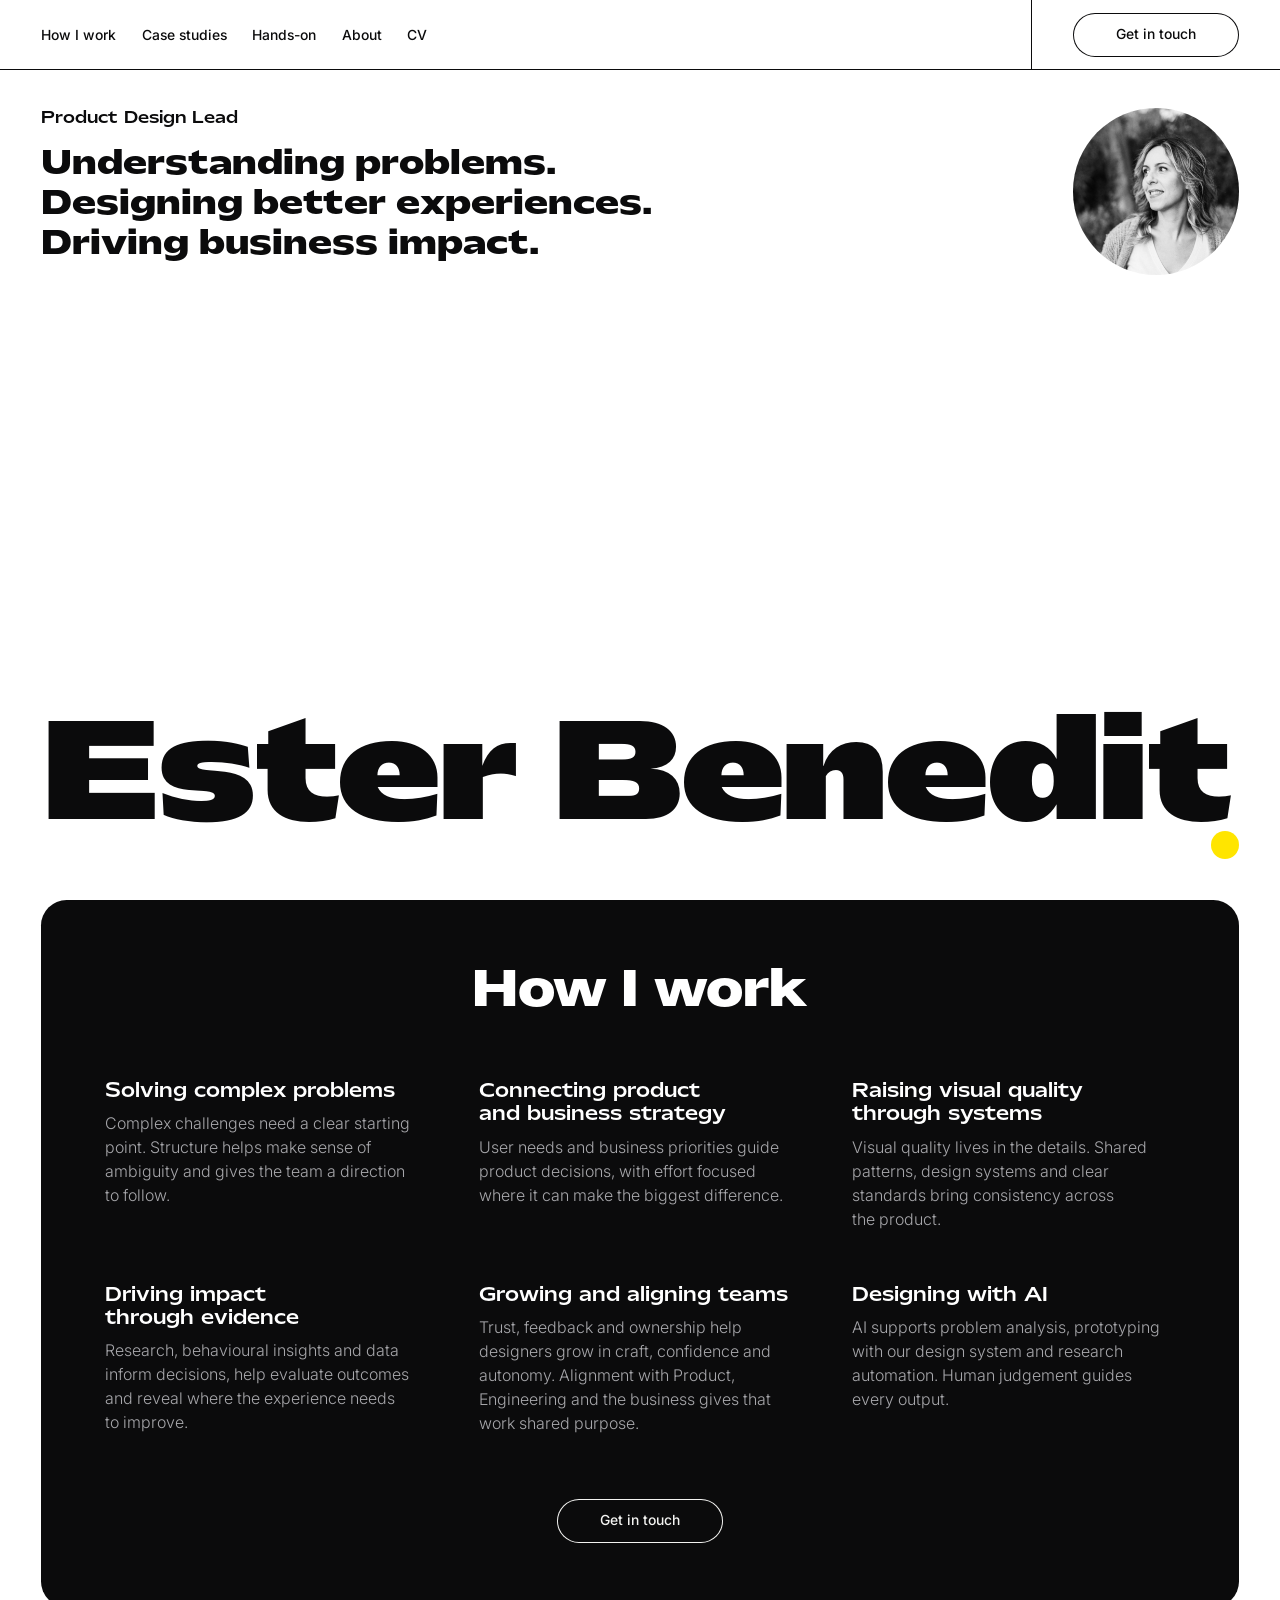
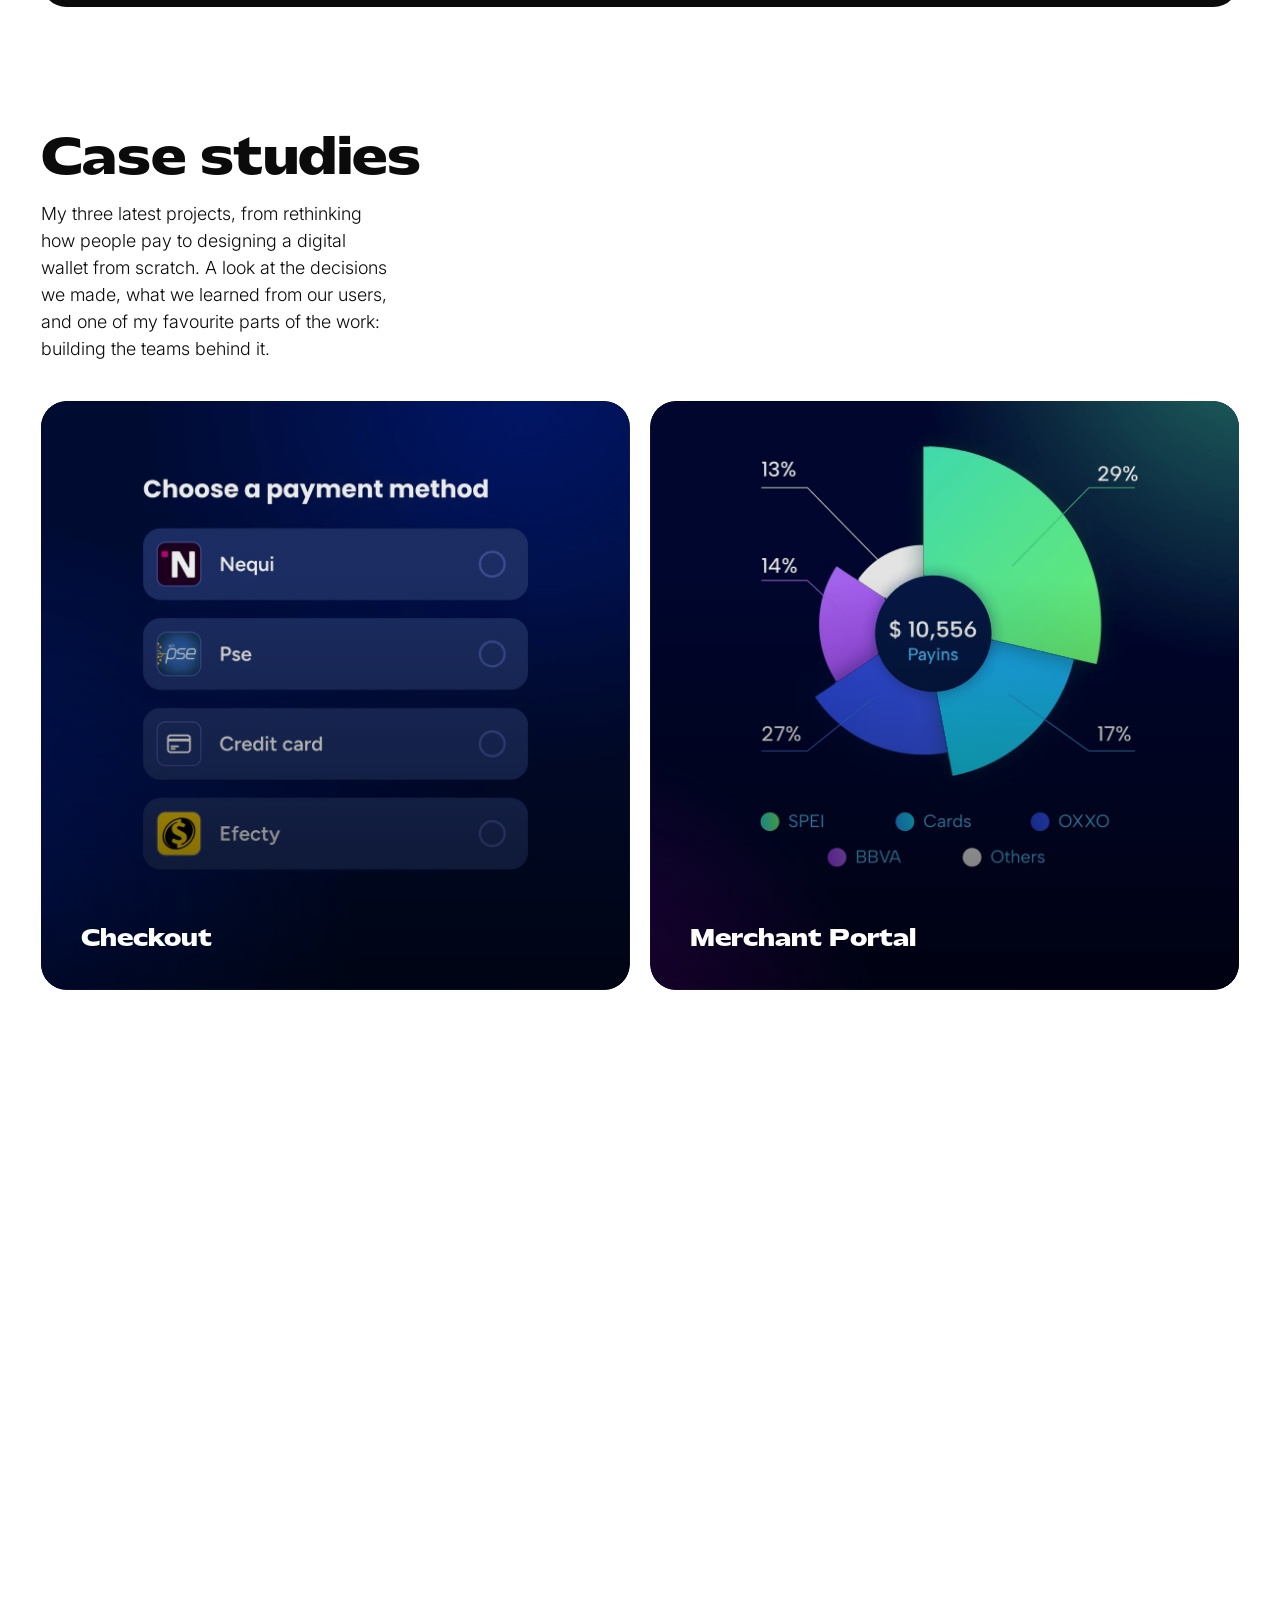
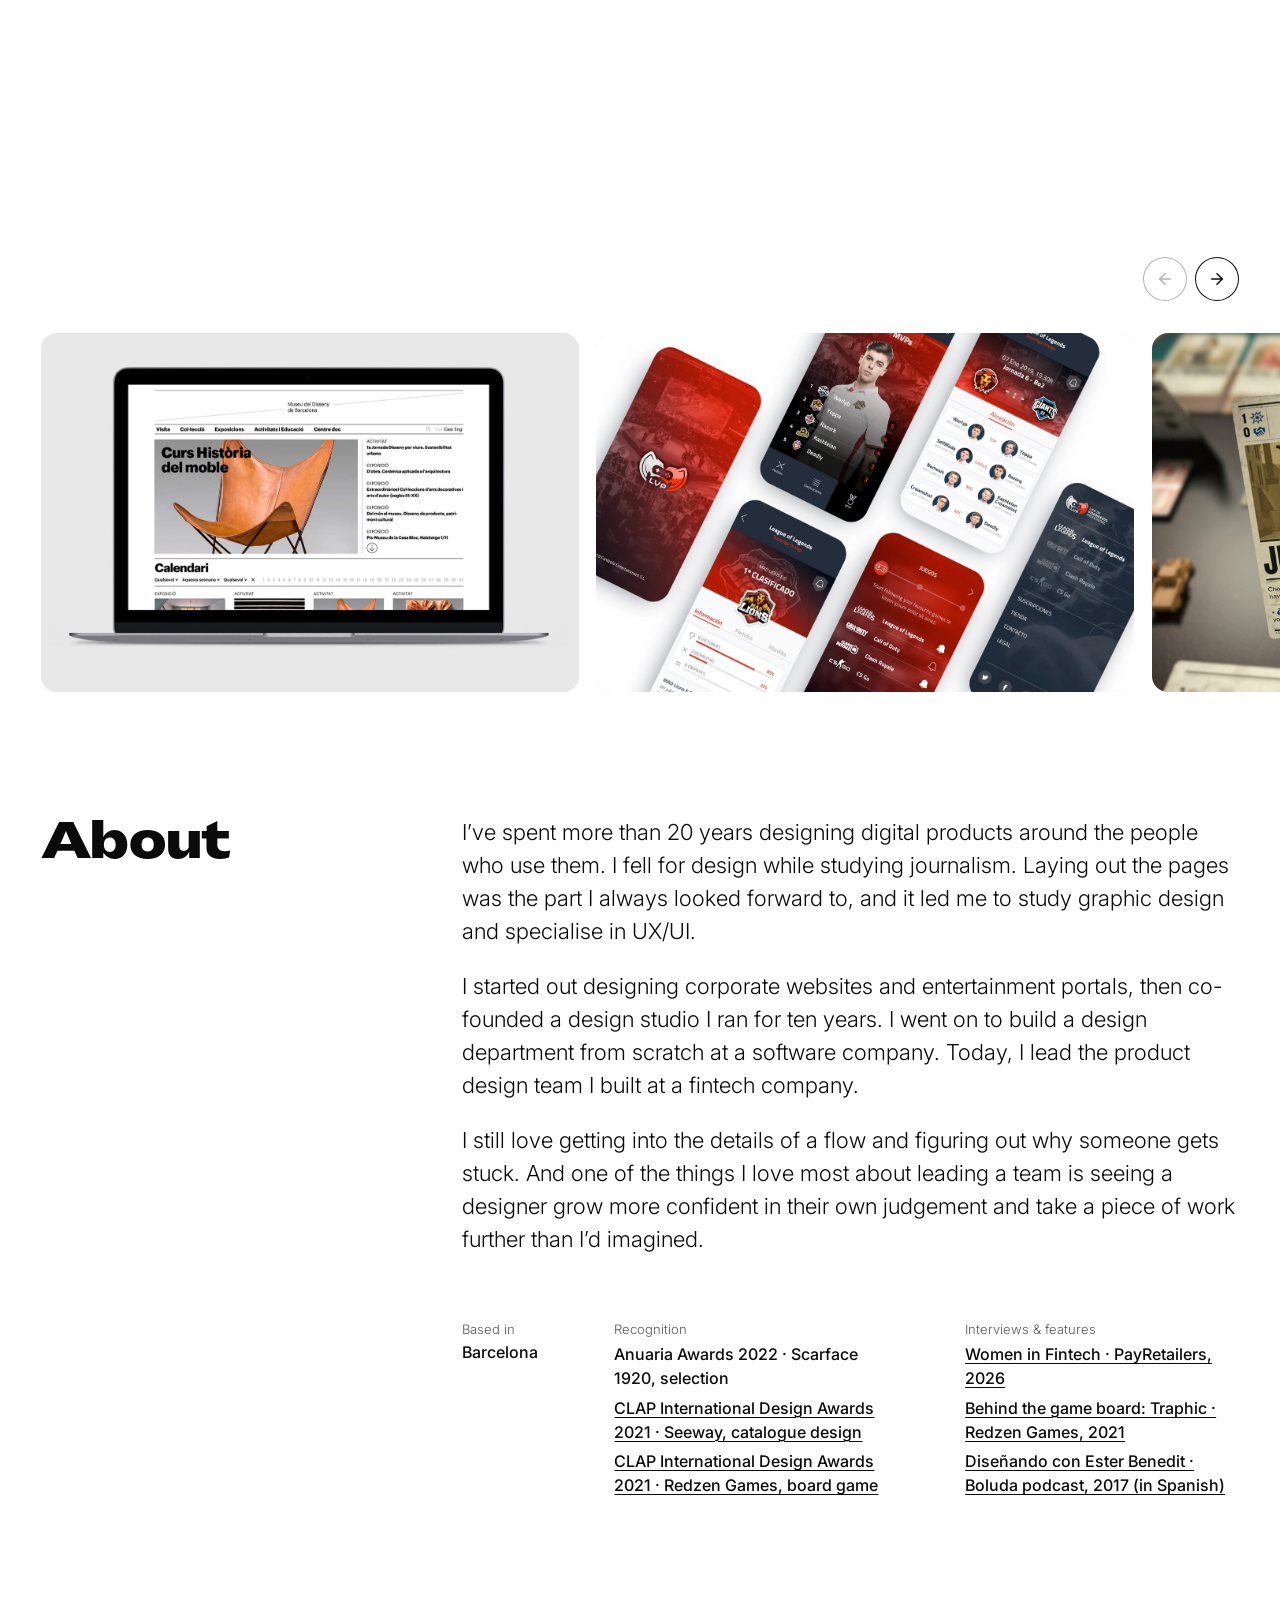
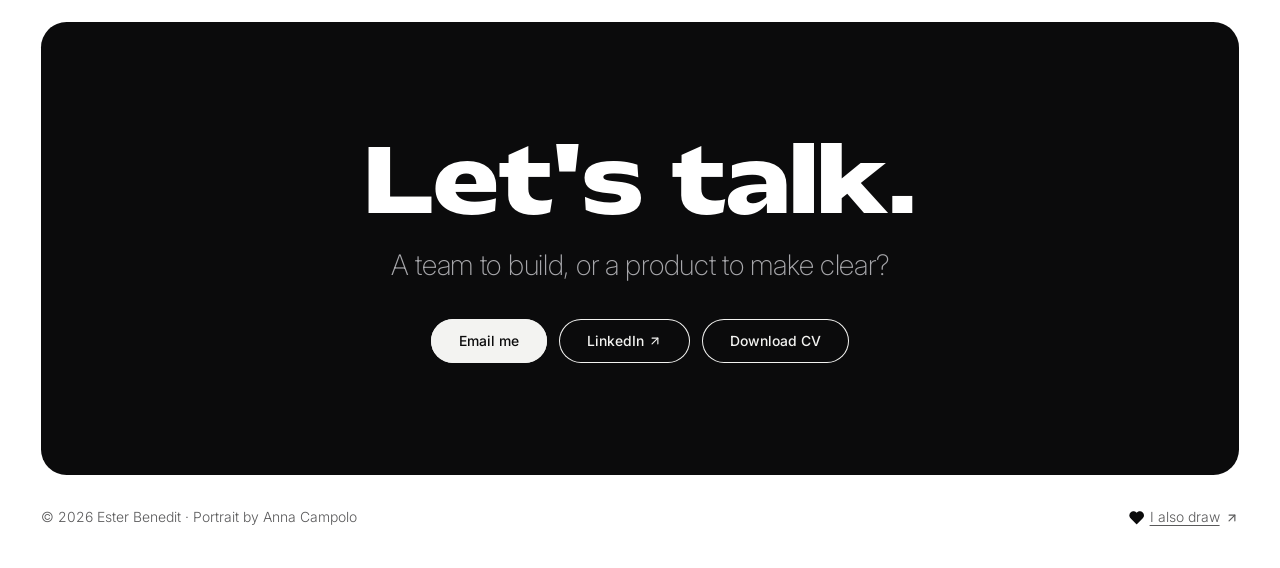
==== commit 04bcc707: "Wallet case published as a teaser: hero, facts and the start of 01, fading into Coming soon Also: th" ====
--- a/index.html
+++ b/index.html
@@ -3,18 +3,18 @@
 <head>
   <meta charset="utf-8">
   <meta name="viewport" content="width=device-width, initial-scale=1">
-  <title>Ester Benedit, Product Design Leader</title>
-  <meta name="description" content="Ester Benedit is a Product Design Leader in Barcelona. She brings clarity to complexity and helps teams design better products.">
+  <title>Ester Benedit, Product Design Lead</title>
+  <meta name="description" content="Ester Benedit is a Product Design Lead in Barcelona. Understanding problems, designing better experiences and driving business impact.">
   <meta name="google-site-verification" content="423t0sy6GClGH1cj5LgQV7GiqrnE4tSYQWxJbcePZJ4">
   <link rel="canonical" href="https://esterbenedit.com/">
   <meta property="og:type" content="website">
   <meta property="og:url" content="https://esterbenedit.com/">
-  <meta property="og:title" content="Ester Benedit, Product Design Leader">
-  <meta property="og:description" content="Ester Benedit is a Product Design Leader in Barcelona. She brings clarity to complexity and helps teams design better products.">
-  <meta property="og:image" content="https://esterbenedit.com/img/og-image.jpg">
+  <meta property="og:title" content="Ester Benedit, Product Design Lead">
+  <meta property="og:description" content="Ester Benedit is a Product Design Lead in Barcelona. Understanding problems, designing better experiences and driving business impact.">
+  <meta property="og:image" content="https://esterbenedit.com/img/og-image.jpg?v=2">
   <meta property="og:image:width" content="1200">
   <meta property="og:image:height" content="630">
-  <meta property="og:image:alt" content="Ester Benedit, Product Design Leader, next to her portrait">
+  <meta property="og:image:alt" content="Ester Benedit, Product Design Lead, next to her portrait">
   <meta name="twitter:card" content="summary_large_image">
   <link rel="icon" type="image/png" sizes="32x32" href="icons/favicon-32.png?v=2">
   <link rel="icon" type="image/png" sizes="192x192" href="icons/icon-192.png?v=2">
@@ -113,7 +113,7 @@
         </div>
       </a>
 
-      <a class="card dark overlay darker" href="#kuady" data-reveal>
+      <a class="card dark overlay darker" href="wallet.html" data-reveal>
         <div class="shot bleed"><div class="phones-in" role="img" aria-label="Kuady app screens: the home with balances in COP and USD, Create an account and Enter code"><img src="img/kuady/bg.jpg?v=1" width="1110" height="1110" alt="" loading="lazy"><img class="ph" src="img/kuady/p0.webp?v=1" width="1110" height="1110" alt="" loading="lazy"><img class="ph" src="img/kuady/p1.webp?v=1" width="1110" height="1110" alt="" loading="lazy"><img class="ph" src="img/kuady/p2.webp?v=1" width="1110" height="1110" alt="" loading="lazy"></div></div>
         <div class="card-text">
           <h3>Digital Wallet</h3>
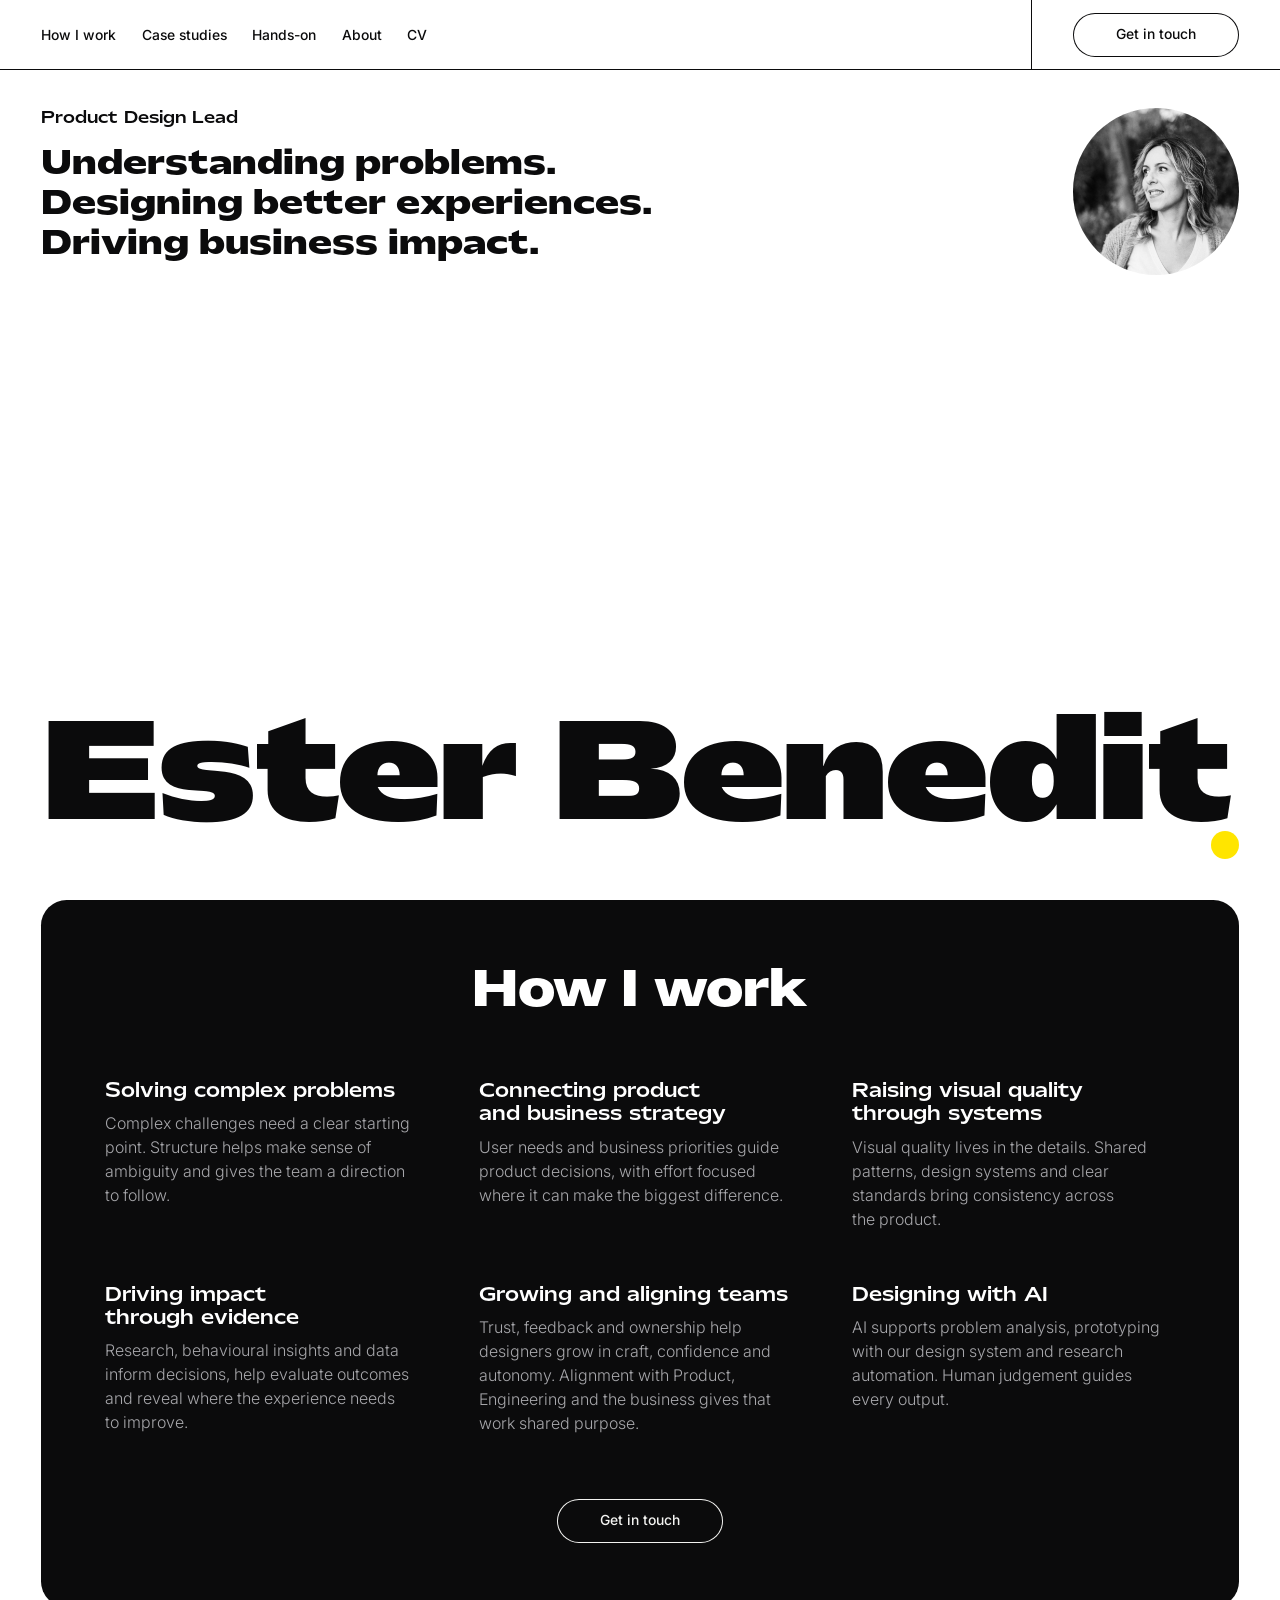
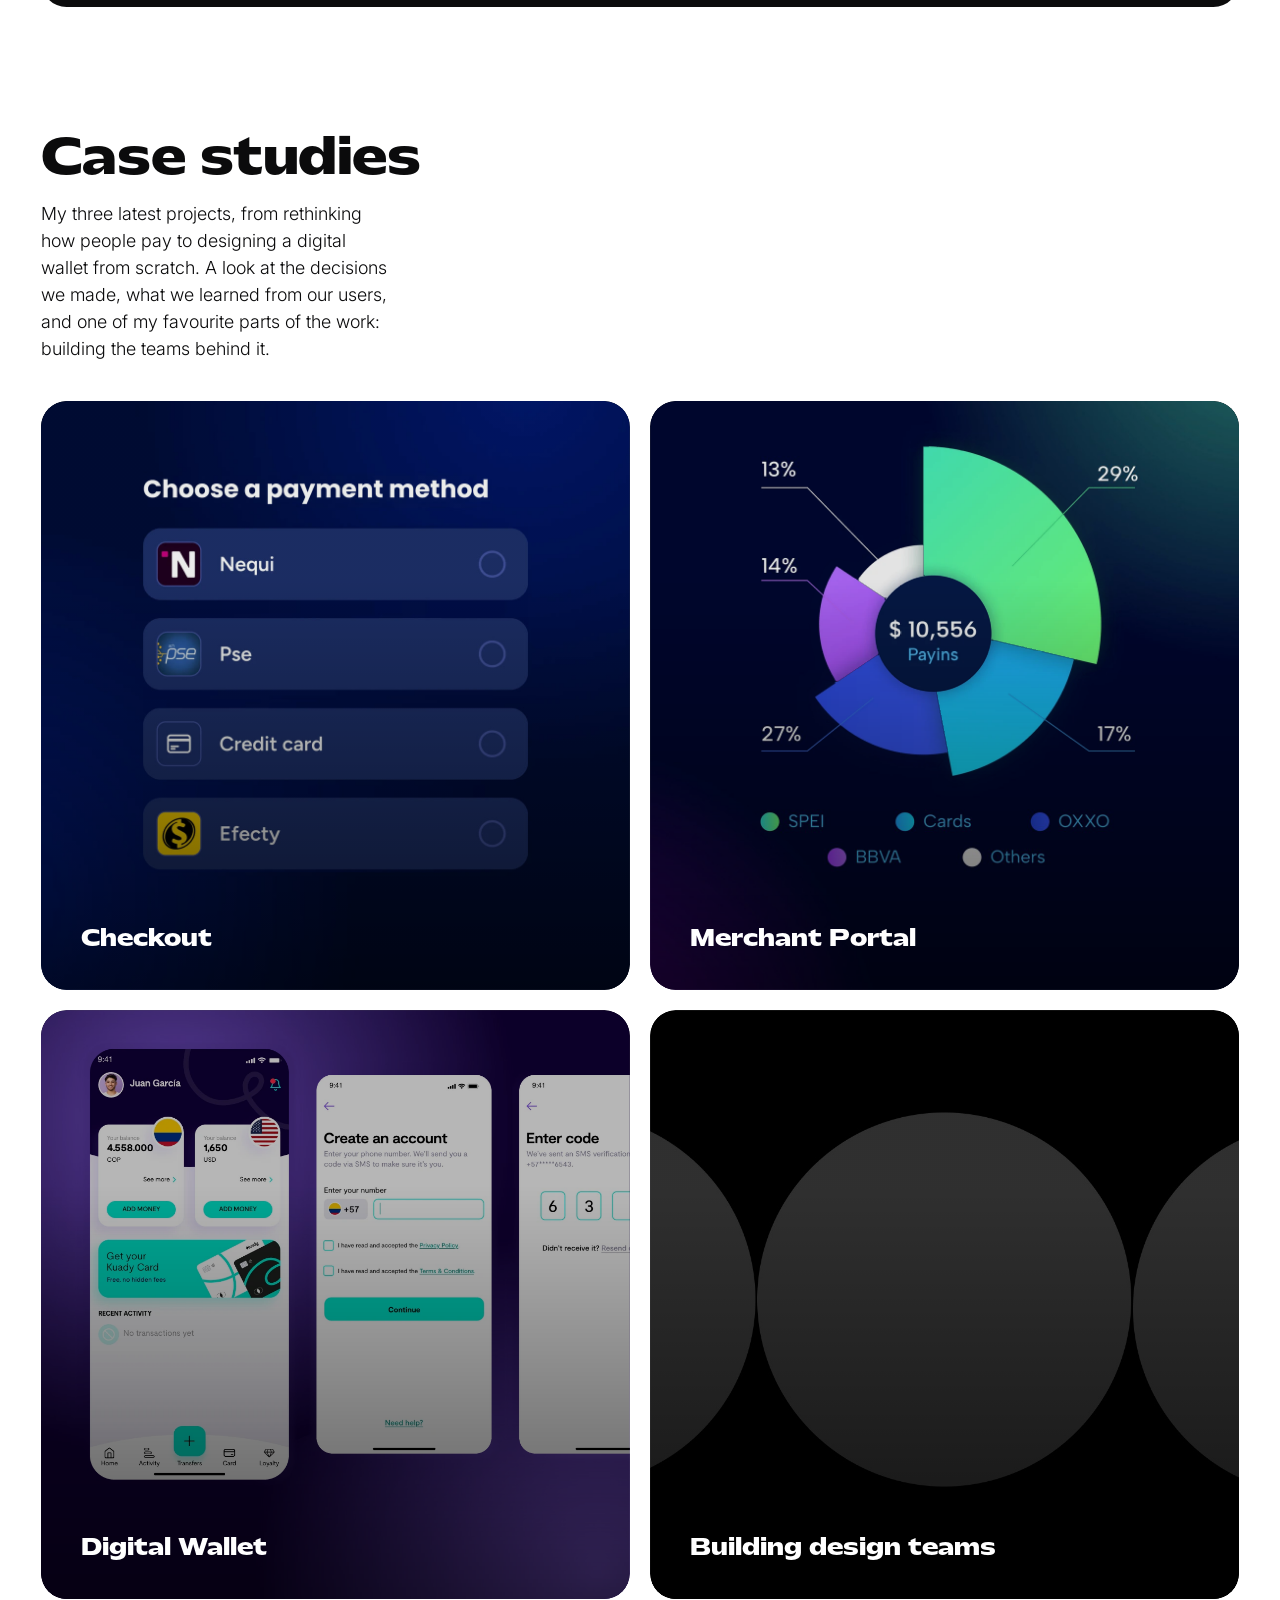
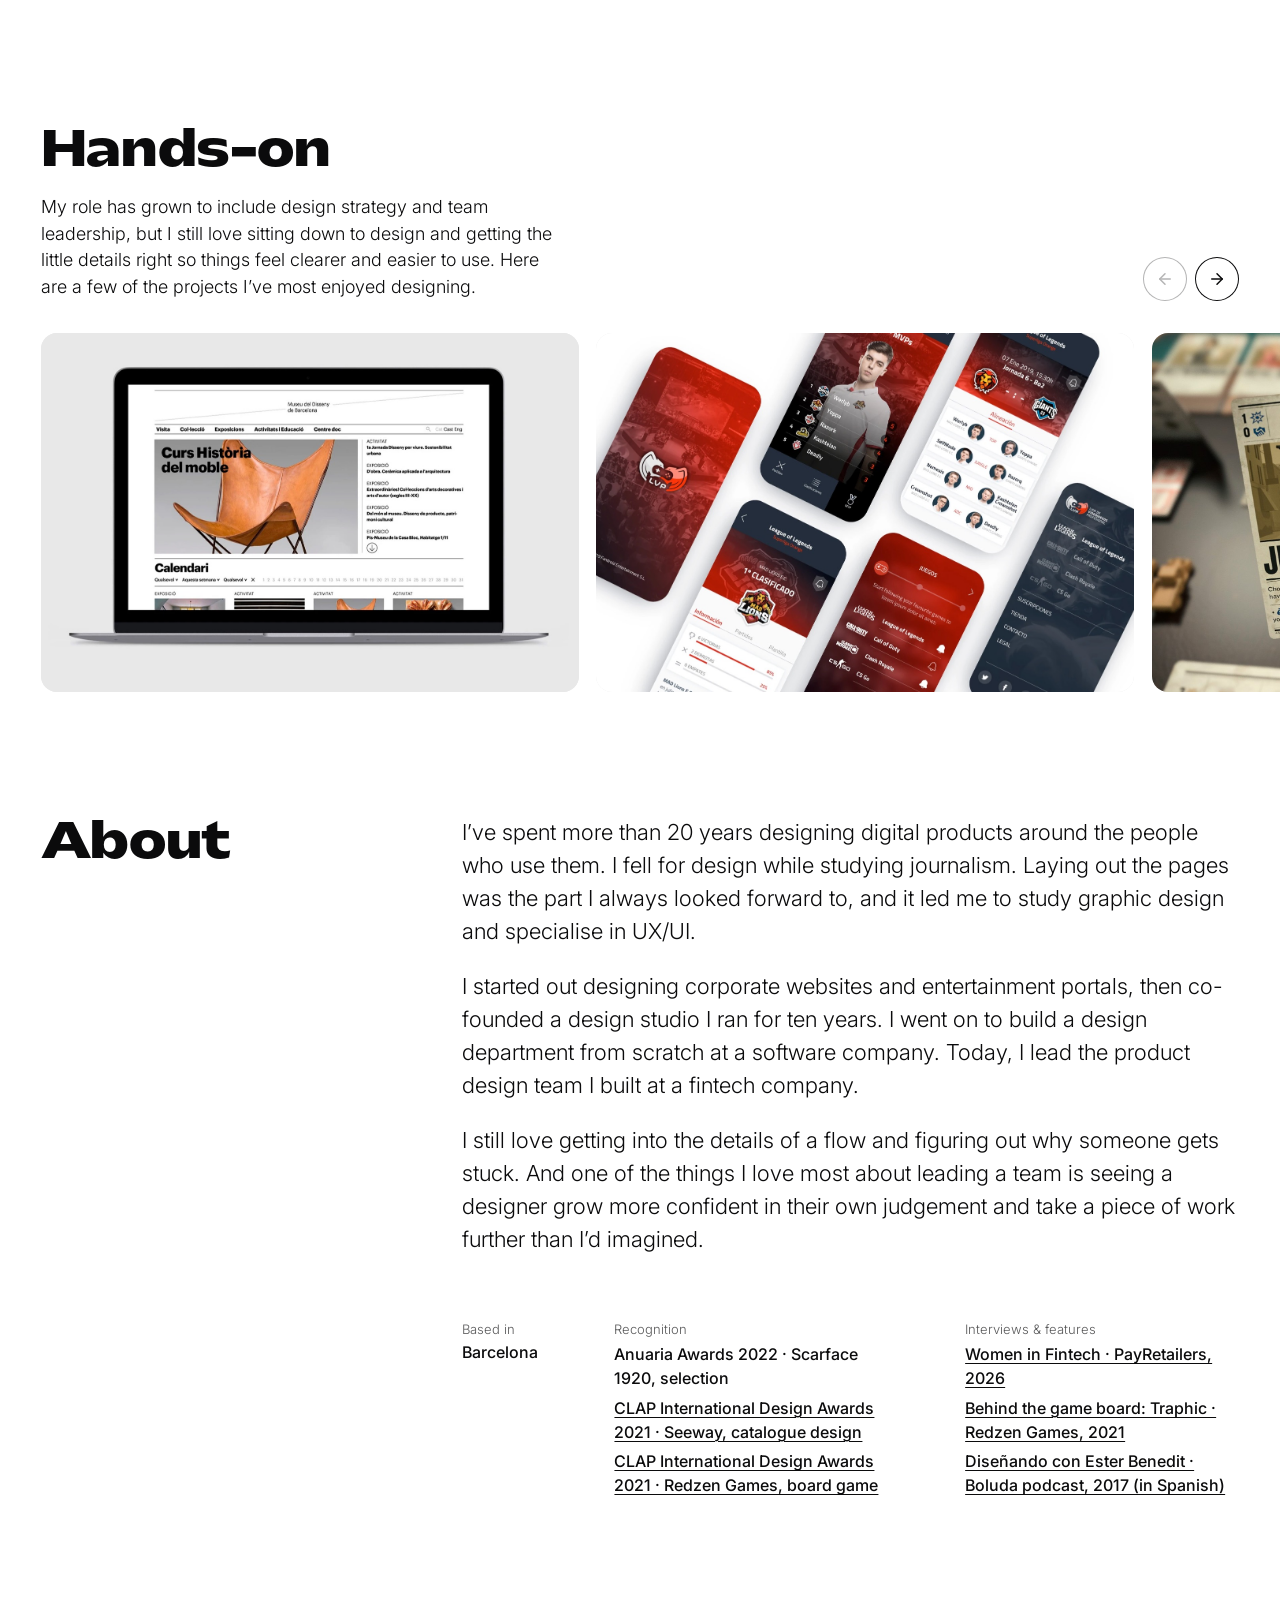
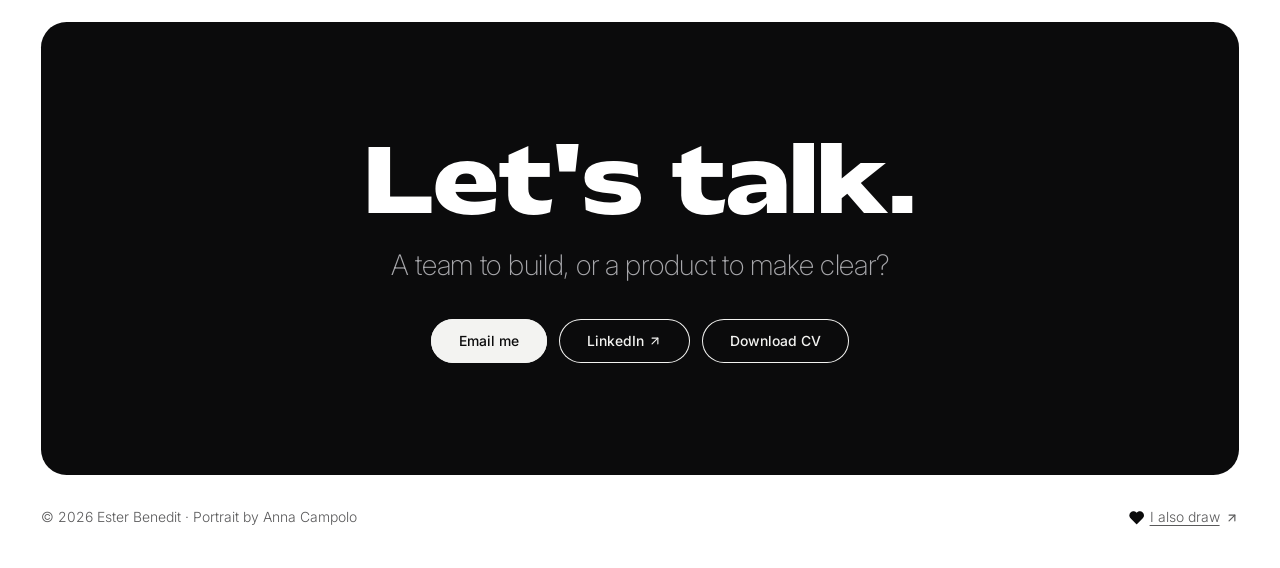
==== commit 3bb5e3f9: "Home: wallet card links to the Wallet case again, now that the deploy copies wallet.html Co-Authored" ====
(no text change in the page or its own stylesheets)
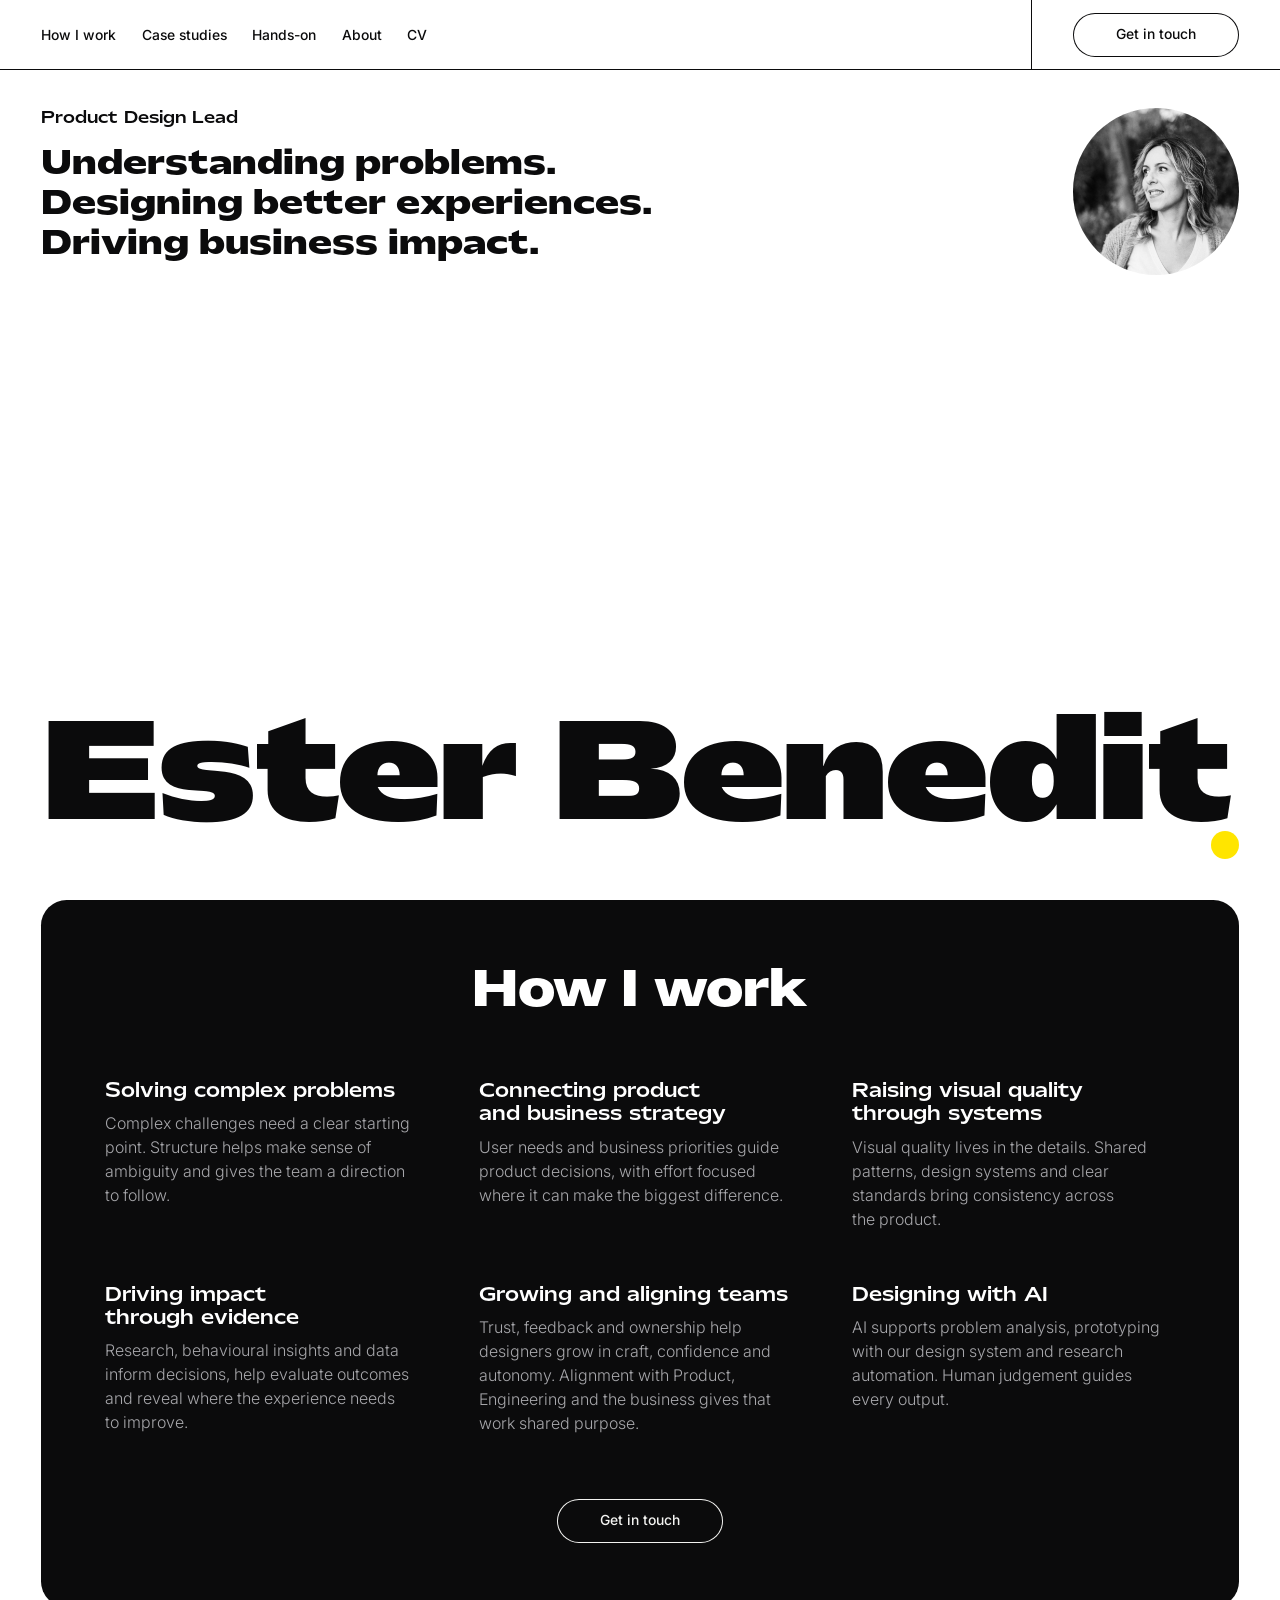
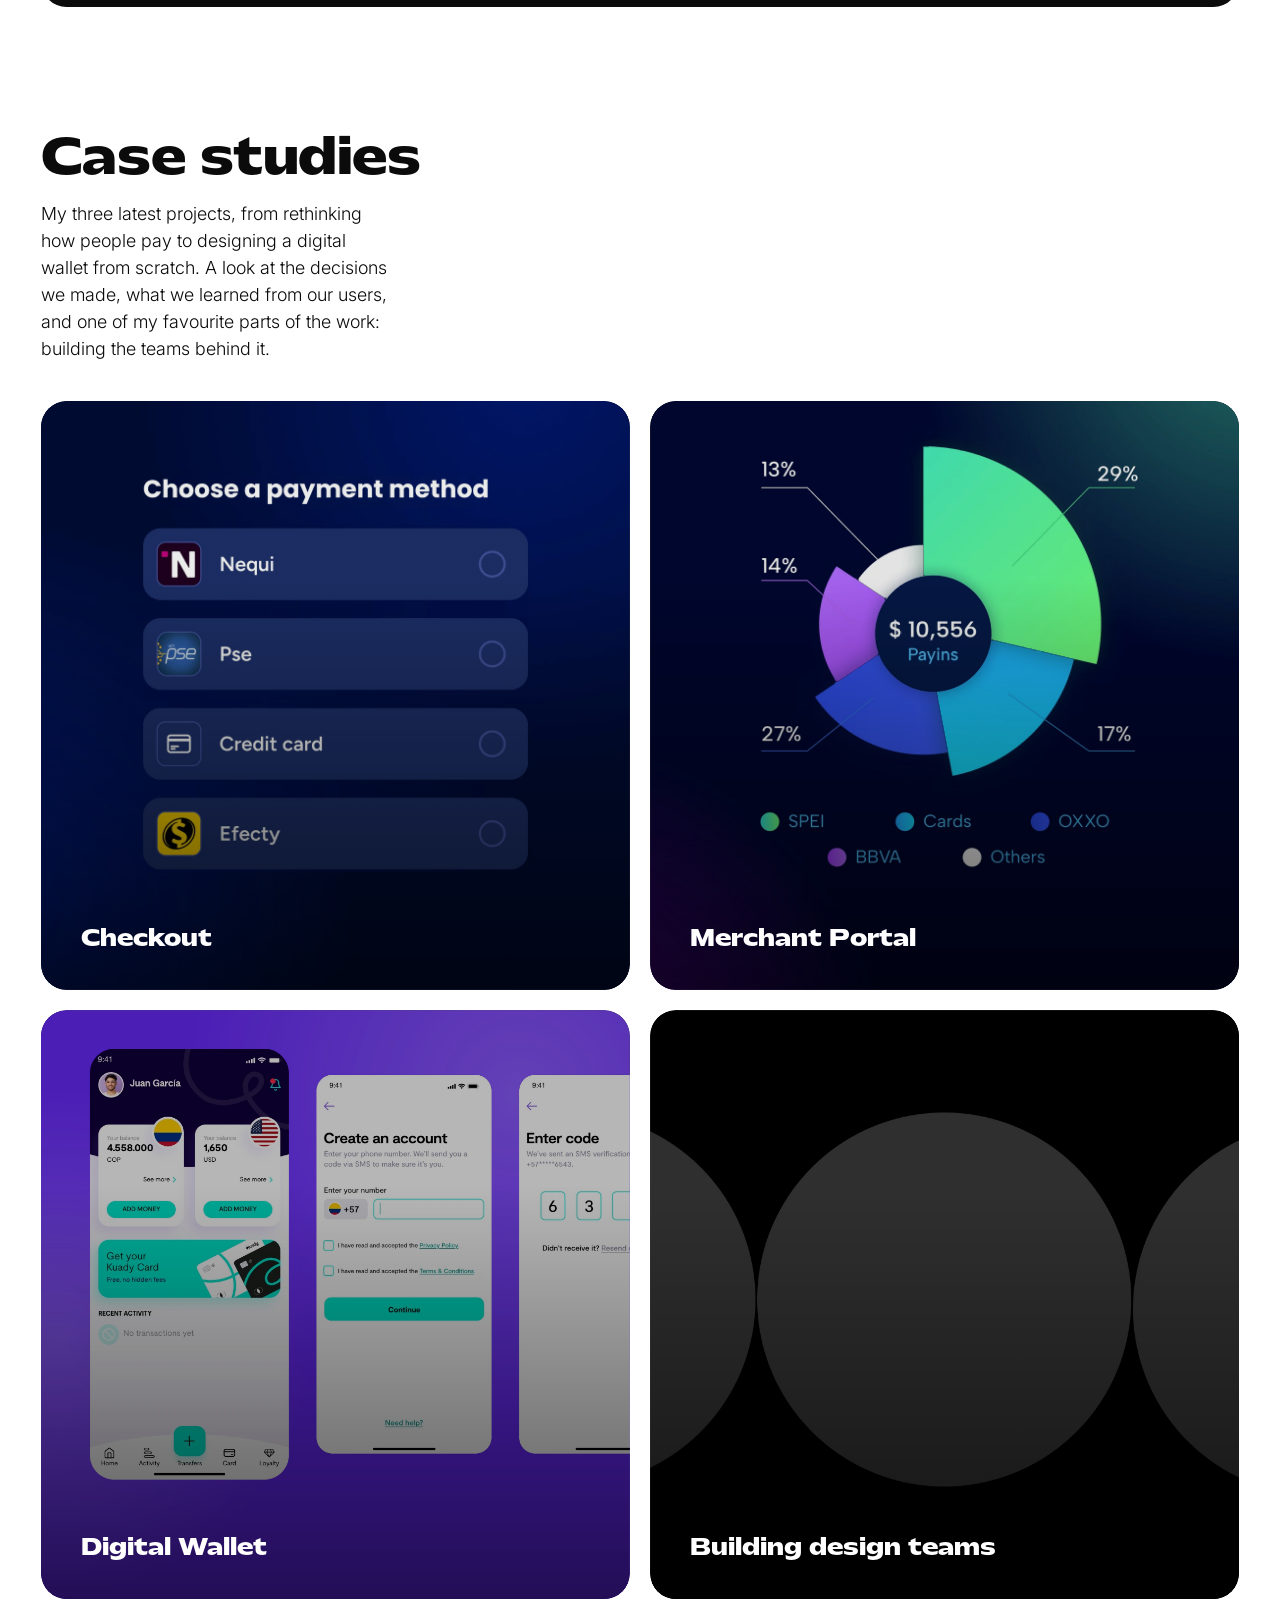
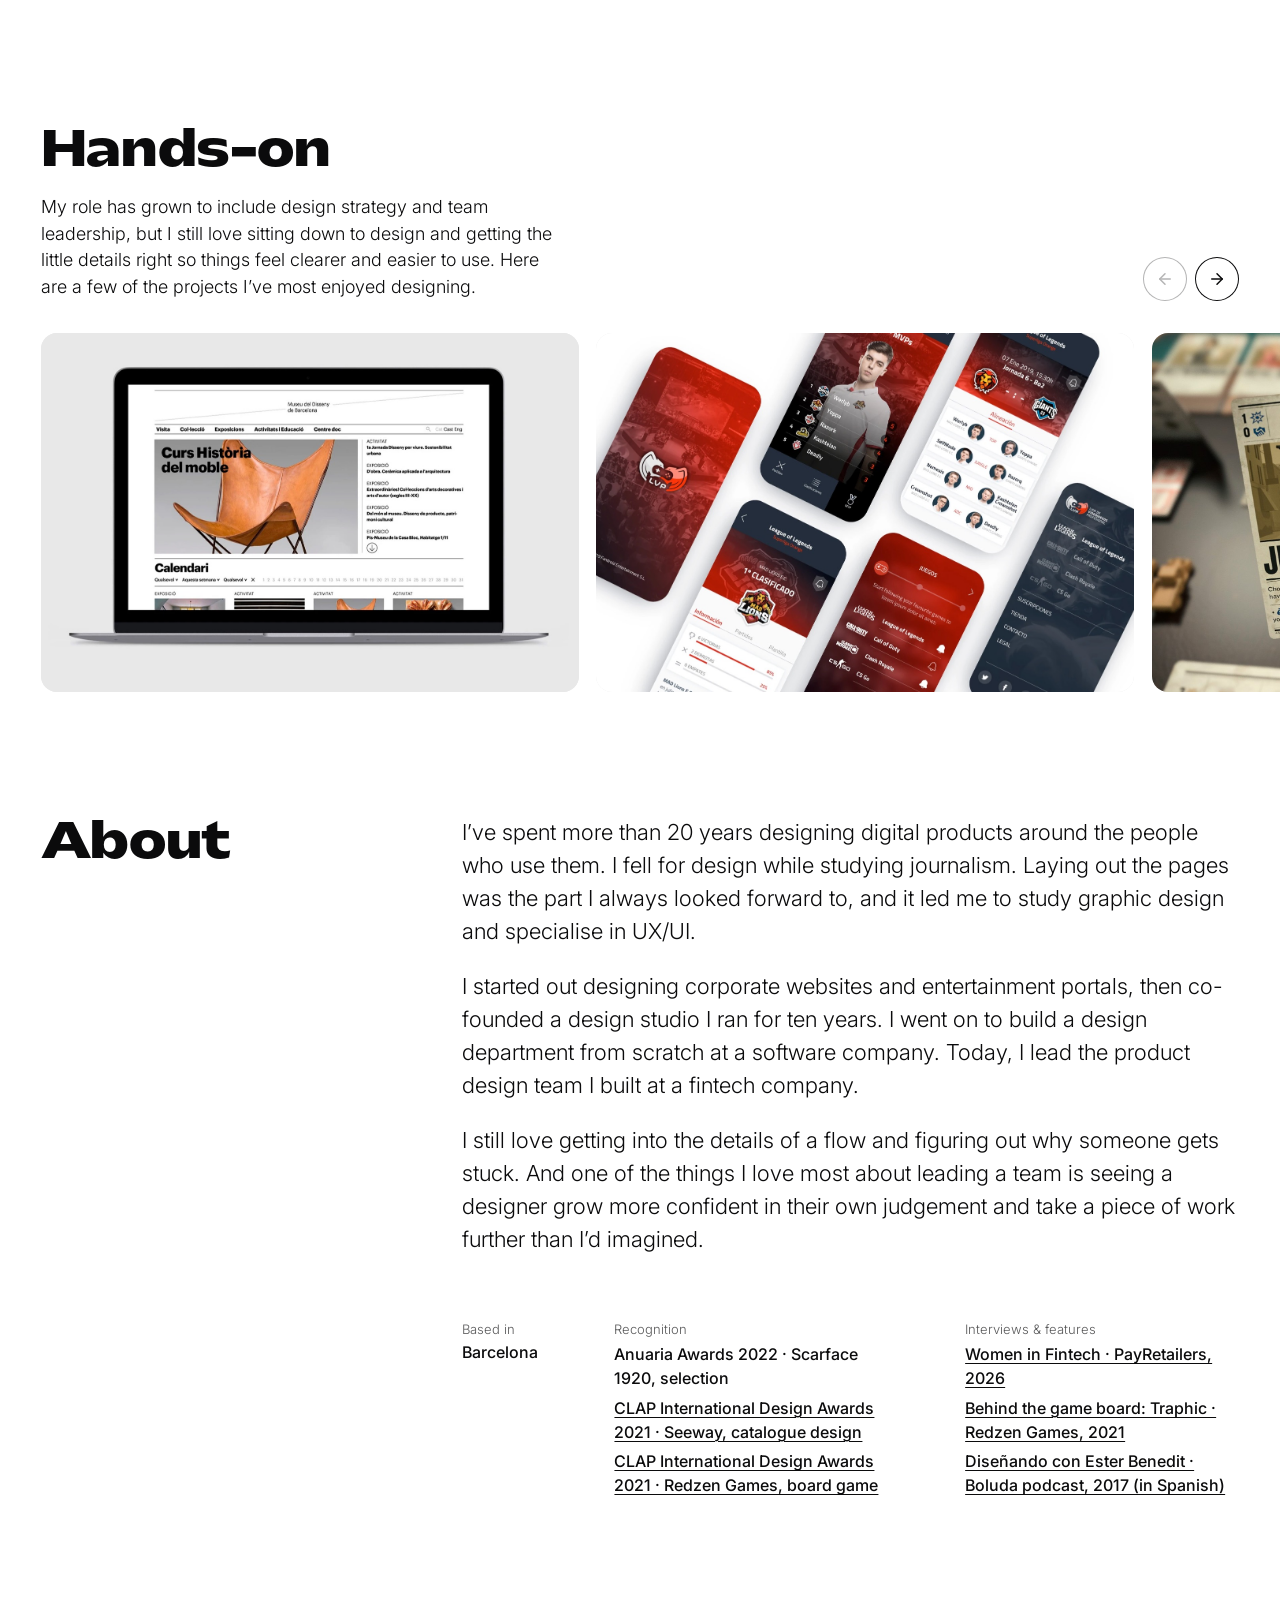
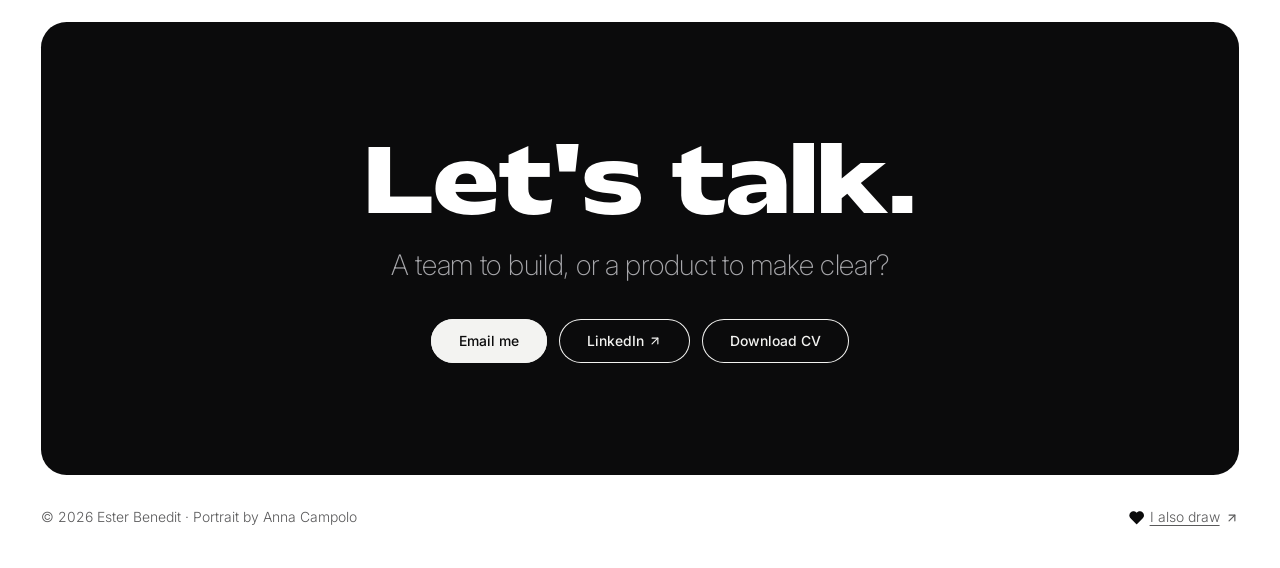
==== commit adf2eebd: "Home: wallet card background in the case's purple Co-Authored-By: Claude Opus 5.5 <noreply@anthropic" ====
--- a/index.html
+++ b/index.html
@@ -114,7 +114,7 @@
       </a>
 
       <a class="card dark overlay darker" href="wallet.html" data-reveal>
-        <div class="shot bleed"><div class="phones-in" role="img" aria-label="Kuady app screens: the home with balances in COP and USD, Create an account and Enter code"><img src="img/kuady/bg.jpg?v=1" width="1110" height="1110" alt="" loading="lazy"><img class="ph" src="img/kuady/p0.webp?v=1" width="1110" height="1110" alt="" loading="lazy"><img class="ph" src="img/kuady/p1.webp?v=1" width="1110" height="1110" alt="" loading="lazy"><img class="ph" src="img/kuady/p2.webp?v=1" width="1110" height="1110" alt="" loading="lazy"></div></div>
+        <div class="shot bleed"><div class="phones-in" role="img" aria-label="Kuady app screens: the home with balances in COP and USD, Create an account and Enter code"><img src="img/kuady/bg.jpg?v=2" width="1110" height="1110" alt="" loading="lazy"><img class="ph" src="img/kuady/p0.webp?v=1" width="1110" height="1110" alt="" loading="lazy"><img class="ph" src="img/kuady/p1.webp?v=1" width="1110" height="1110" alt="" loading="lazy"><img class="ph" src="img/kuady/p2.webp?v=1" width="1110" height="1110" alt="" loading="lazy"></div></div>
         <div class="card-text">
           <h3>Digital Wallet</h3>
           <div class="card-more"><div>
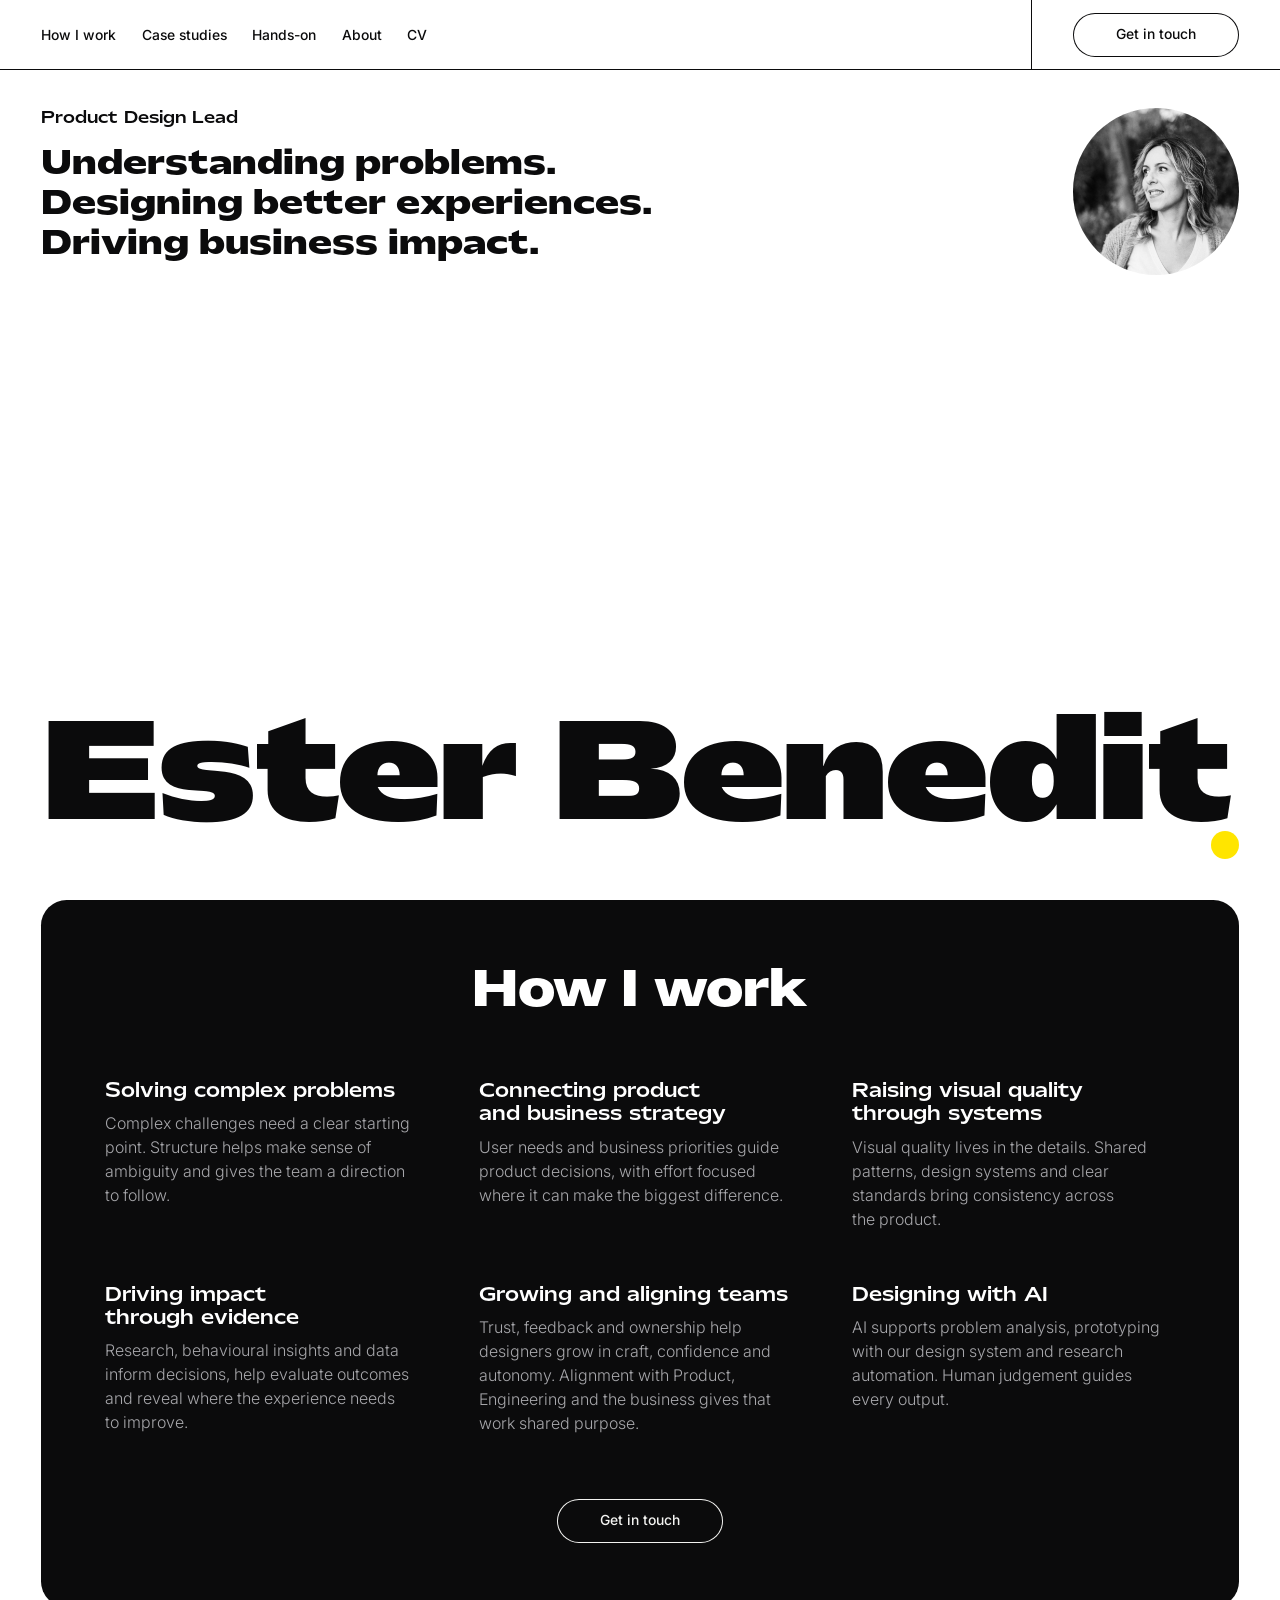
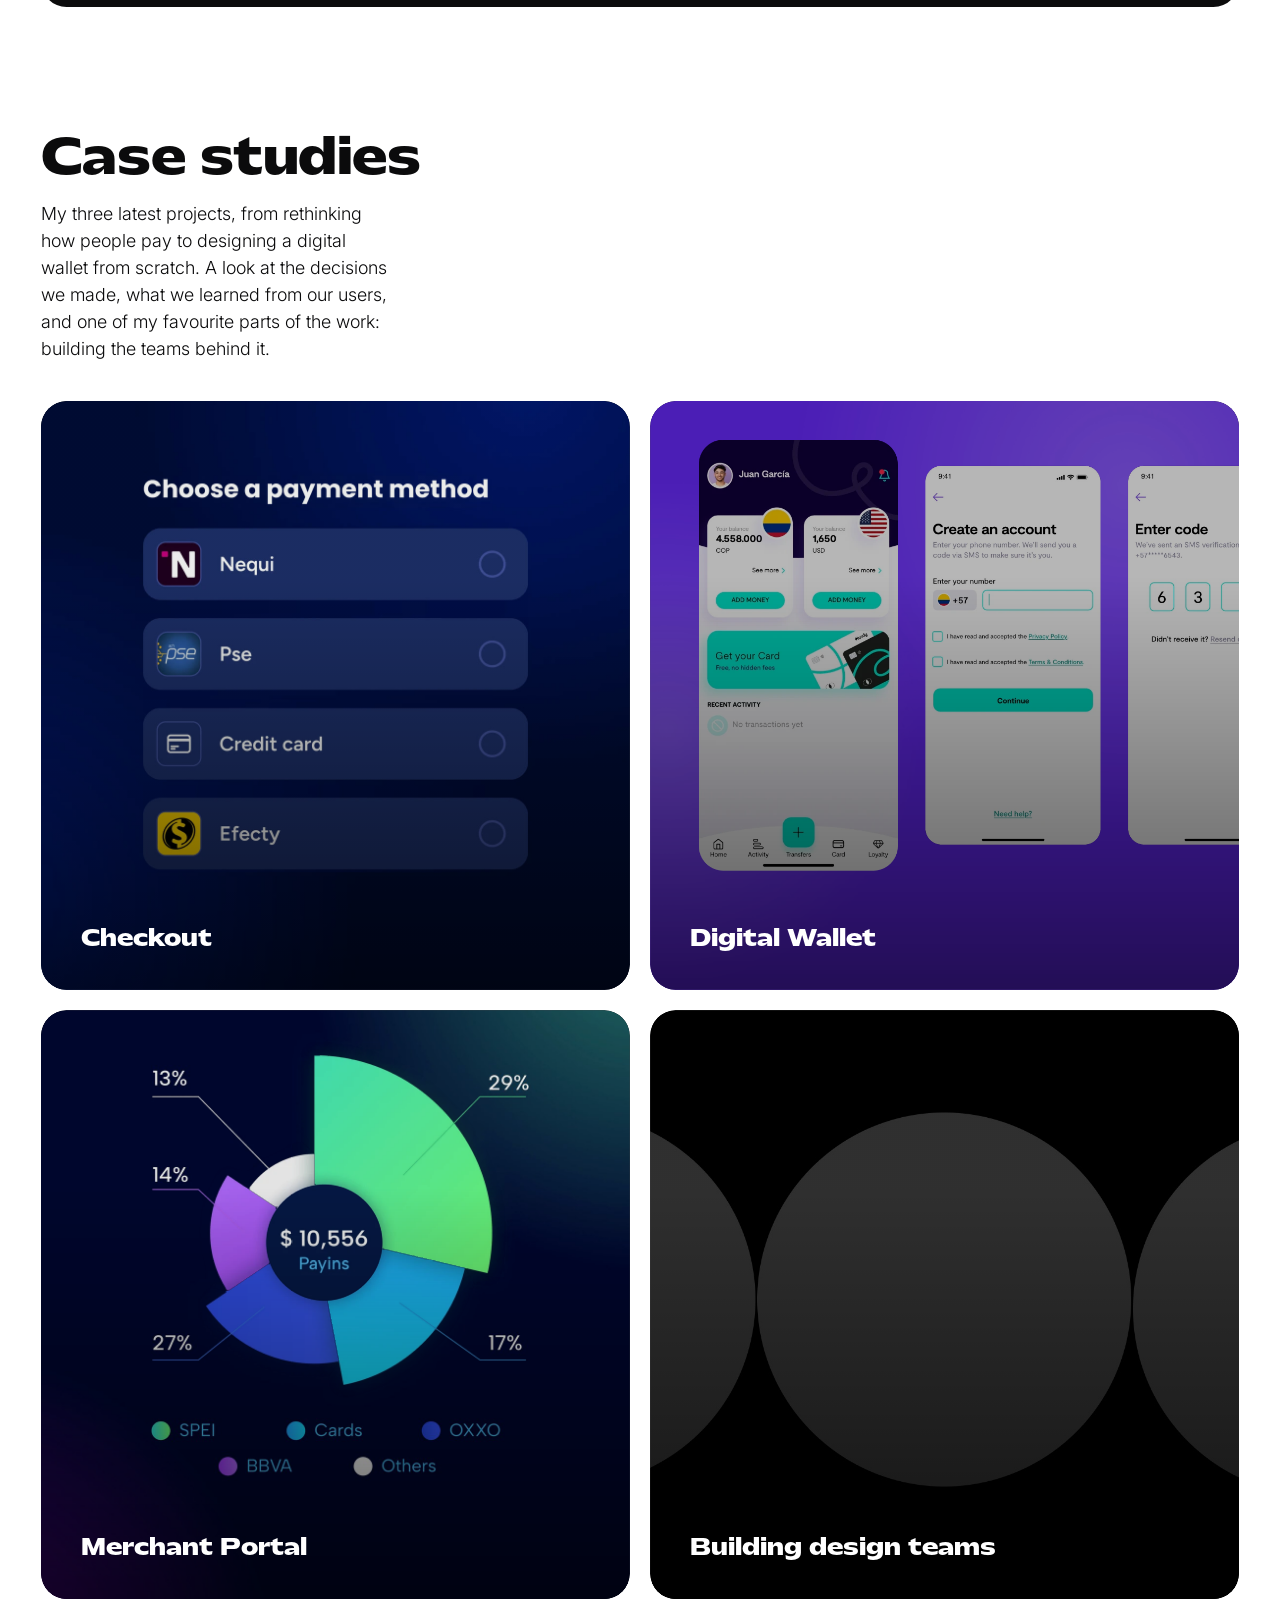
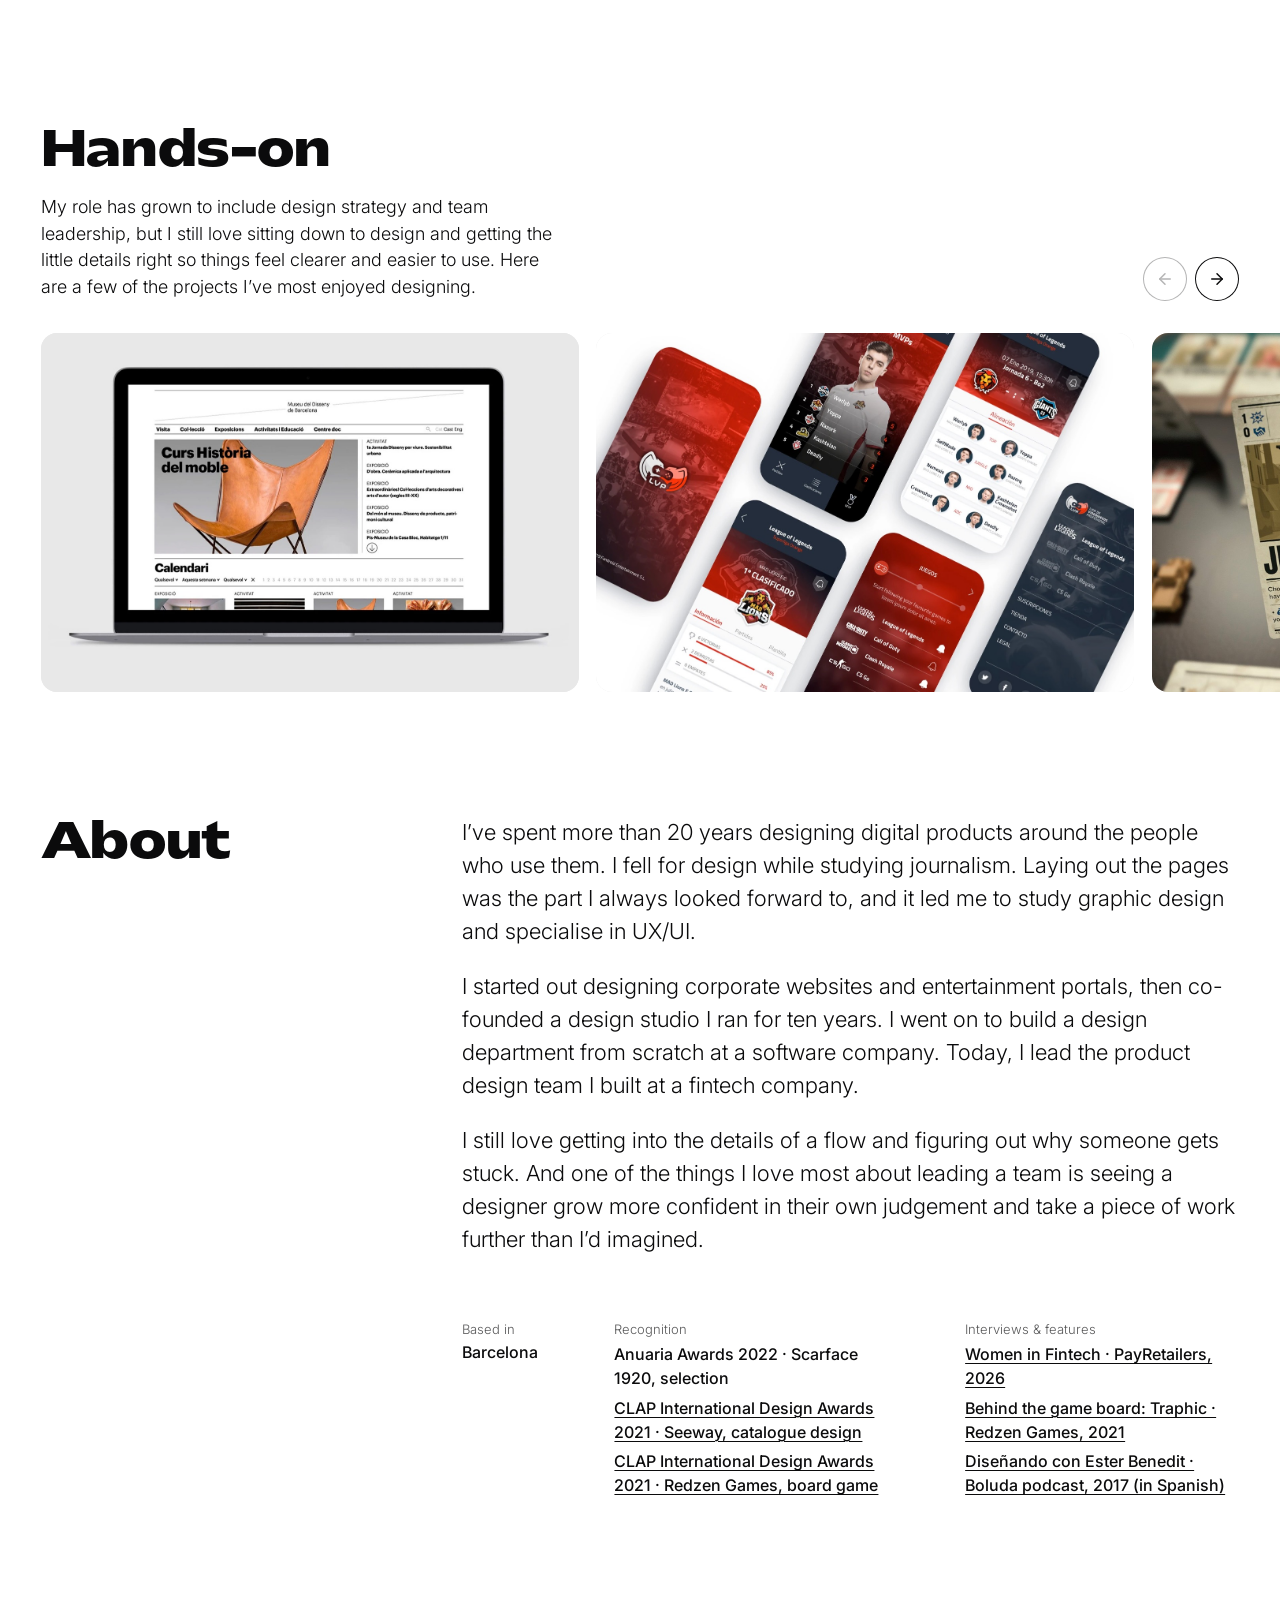
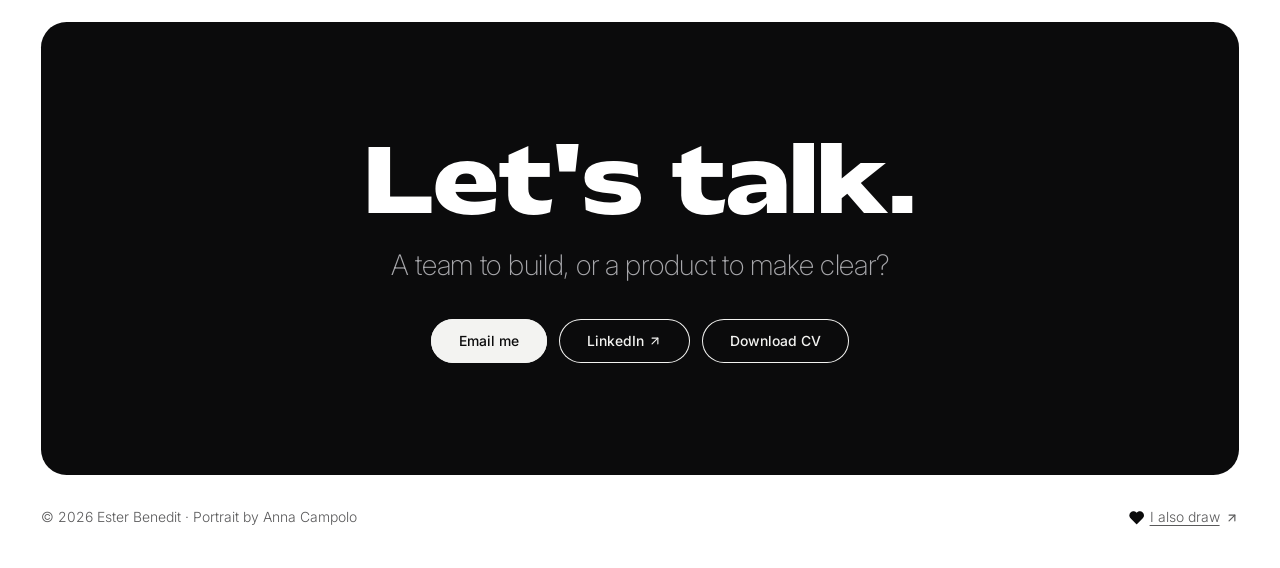
==== commit 0a7aa796: "Home: wallet card after Checkout with the clean home screen; wallet hero screens further left Co-Aut" ====
--- a/index.html
+++ b/index.html
@@ -101,6 +101,18 @@
         </div>
       </a>
 
+      <a class="card dark overlay darker" href="wallet.html" data-reveal>
+        <div class="shot bleed"><div class="phones-in" role="img" aria-label="Wallet app screens: the home with balances in COP and USD, Create an account and Enter code"><img src="img/kuady/bg.jpg?v=2" width="1110" height="1110" alt="" loading="lazy"><img class="ph" src="img/kuady/p0.webp?v=2" width="1110" height="1110" alt="" loading="lazy"><img class="ph" src="img/kuady/p1.webp?v=1" width="1110" height="1110" alt="" loading="lazy"><img class="ph" src="img/kuady/p2.webp?v=1" width="1110" height="1110" alt="" loading="lazy"></div></div>
+        <div class="card-text">
+          <h3>Digital Wallet</h3>
+          <div class="card-more"><div>
+              <p class="card-head">Designing a wallet. Building a team.</p>
+              <p>From designing the first screens to hiring and leading the design team.</p>
+              <span class="card-link"><span class="u">Read the case</span><svg class="arrow" aria-hidden="true" viewBox="0 0 24 24" fill="none" stroke="currentColor" stroke-width="2" stroke-linecap="round" stroke-linejoin="round"><line x1="5" y1="12" x2="19" y2="12"></line><polyline points="12 5 19 12 12 19"></polyline></svg></span>
+          </div></div>
+        </div>
+      </a>
+
       <a class="card dark overlay clear" href="#merchant-portal" data-reveal>
         <div class="shot bleed"><div class="pie" role="img" aria-label="Payins chart: 10,556 dollars split by payment method, SPEI 29%, OXXO 27%, Cards 17%, BBVA 14% and others 13%"><img src="img/pie/bg.jpg?v=6" width="1200" height="1200" alt="" loading="lazy"><img class="w" src="img/pie/w0.webp?v=6" width="1200" height="1200" alt="" loading="lazy"><img class="w" src="img/pie/w1.webp?v=6" width="1200" height="1200" alt="" loading="lazy"><img class="w" src="img/pie/w2.webp?v=6" width="1200" height="1200" alt="" loading="lazy"><img class="w" src="img/pie/w3.webp?v=6" width="1200" height="1200" alt="" loading="lazy"><img class="w" src="img/pie/w4.webp?v=6" width="1200" height="1200" alt="" loading="lazy"><img class="pie-centre" src="img/pie/centre.webp?v=6" width="1200" height="1200" alt="" loading="lazy"><img class="pie-lines" src="img/pie/lines.webp?v=6" width="1200" height="1200" alt="" loading="lazy"></div></div>
         <div class="card-text">
@@ -108,18 +120,6 @@
           <div class="card-more"><div>
               <p class="card-head">Making complex financial operations easier to navigate</p>
               <p>Guiding the design of a portal that helps merchants manage payments, balances, and daily operations.</p>
-              <span class="card-link"><span class="u">Read the case</span><svg class="arrow" aria-hidden="true" viewBox="0 0 24 24" fill="none" stroke="currentColor" stroke-width="2" stroke-linecap="round" stroke-linejoin="round"><line x1="5" y1="12" x2="19" y2="12"></line><polyline points="12 5 19 12 12 19"></polyline></svg></span>
-          </div></div>
-        </div>
-      </a>
-
-      <a class="card dark overlay darker" href="wallet.html" data-reveal>
-        <div class="shot bleed"><div class="phones-in" role="img" aria-label="Kuady app screens: the home with balances in COP and USD, Create an account and Enter code"><img src="img/kuady/bg.jpg?v=2" width="1110" height="1110" alt="" loading="lazy"><img class="ph" src="img/kuady/p0.webp?v=1" width="1110" height="1110" alt="" loading="lazy"><img class="ph" src="img/kuady/p1.webp?v=1" width="1110" height="1110" alt="" loading="lazy"><img class="ph" src="img/kuady/p2.webp?v=1" width="1110" height="1110" alt="" loading="lazy"></div></div>
-        <div class="card-text">
-          <h3>Digital Wallet</h3>
-          <div class="card-more"><div>
-              <p class="card-head">Designing a wallet. Building a team.</p>
-              <p>From designing the first screens to hiring and leading the design team.</p>
               <span class="card-link"><span class="u">Read the case</span><svg class="arrow" aria-hidden="true" viewBox="0 0 24 24" fill="none" stroke="currentColor" stroke-width="2" stroke-linecap="round" stroke-linejoin="round"><line x1="5" y1="12" x2="19" y2="12"></line><polyline points="12 5 19 12 12 19"></polyline></svg></span>
           </div></div>
         </div>
